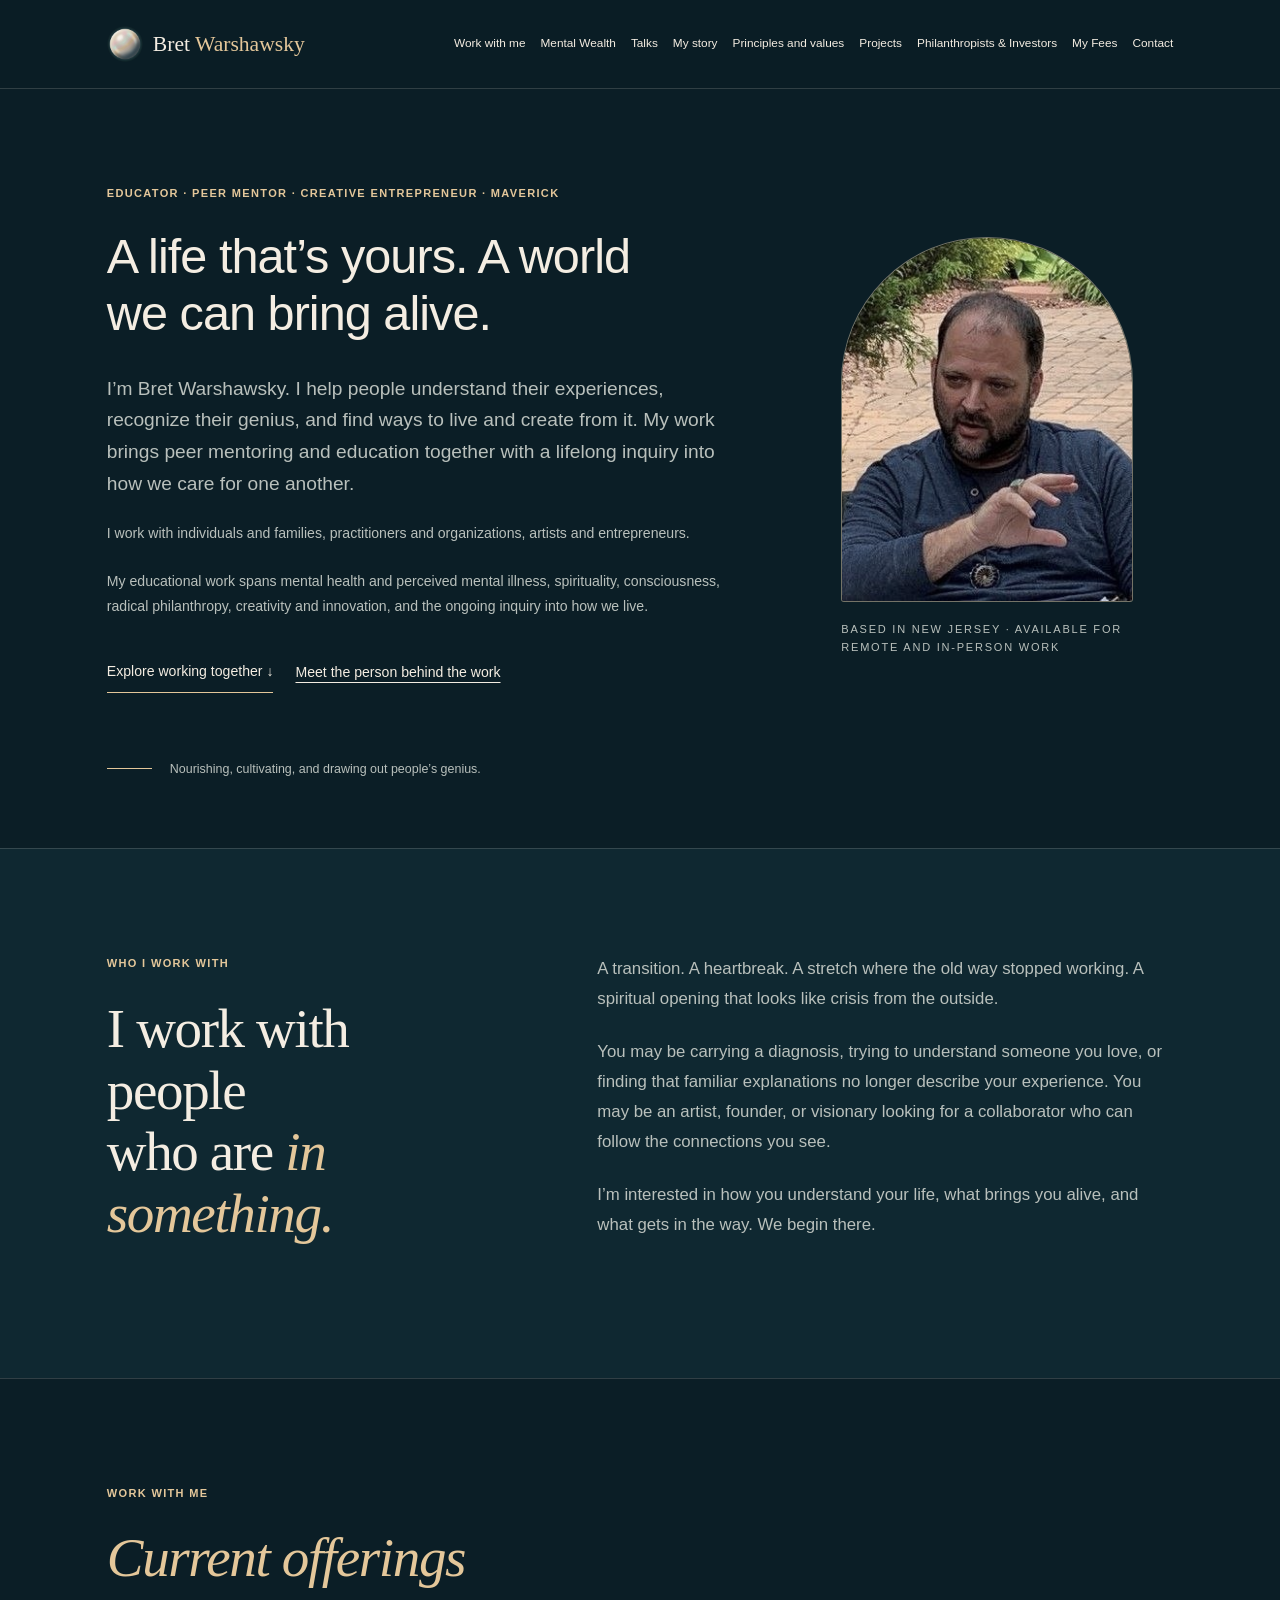
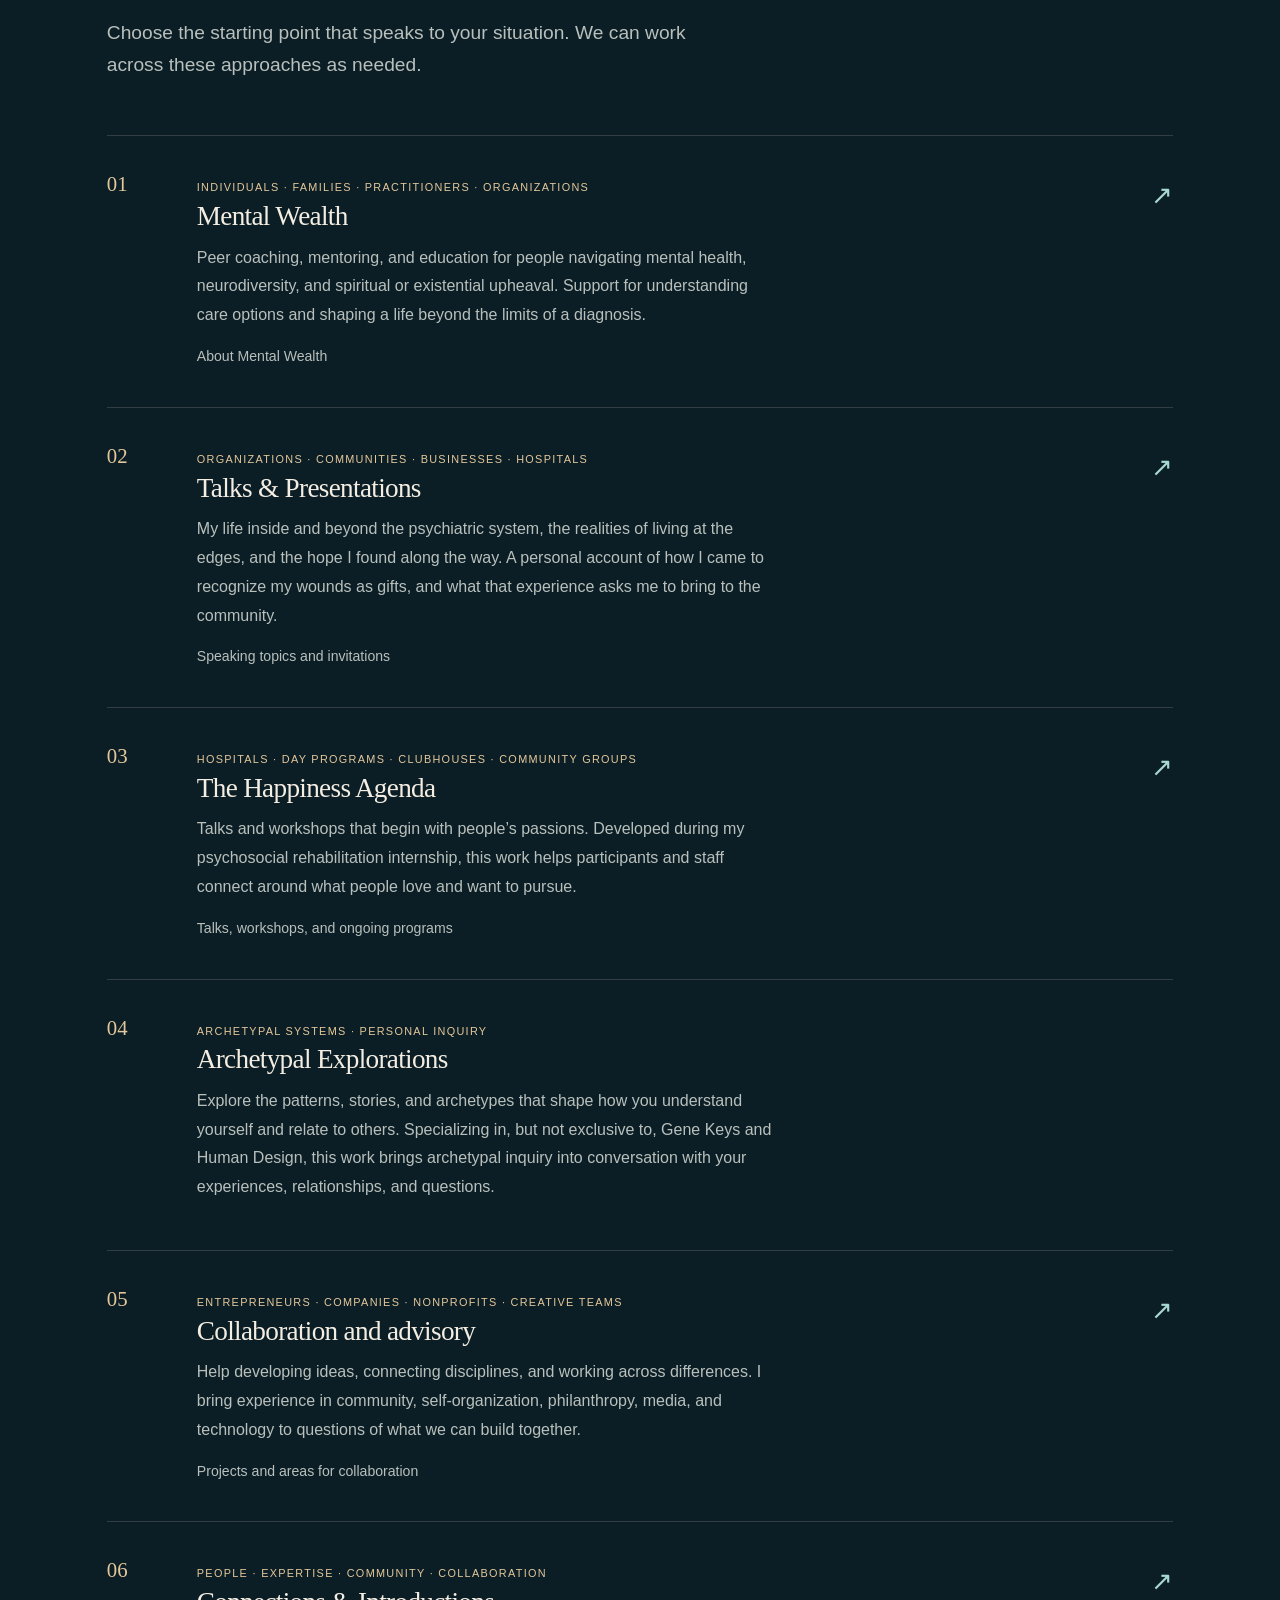
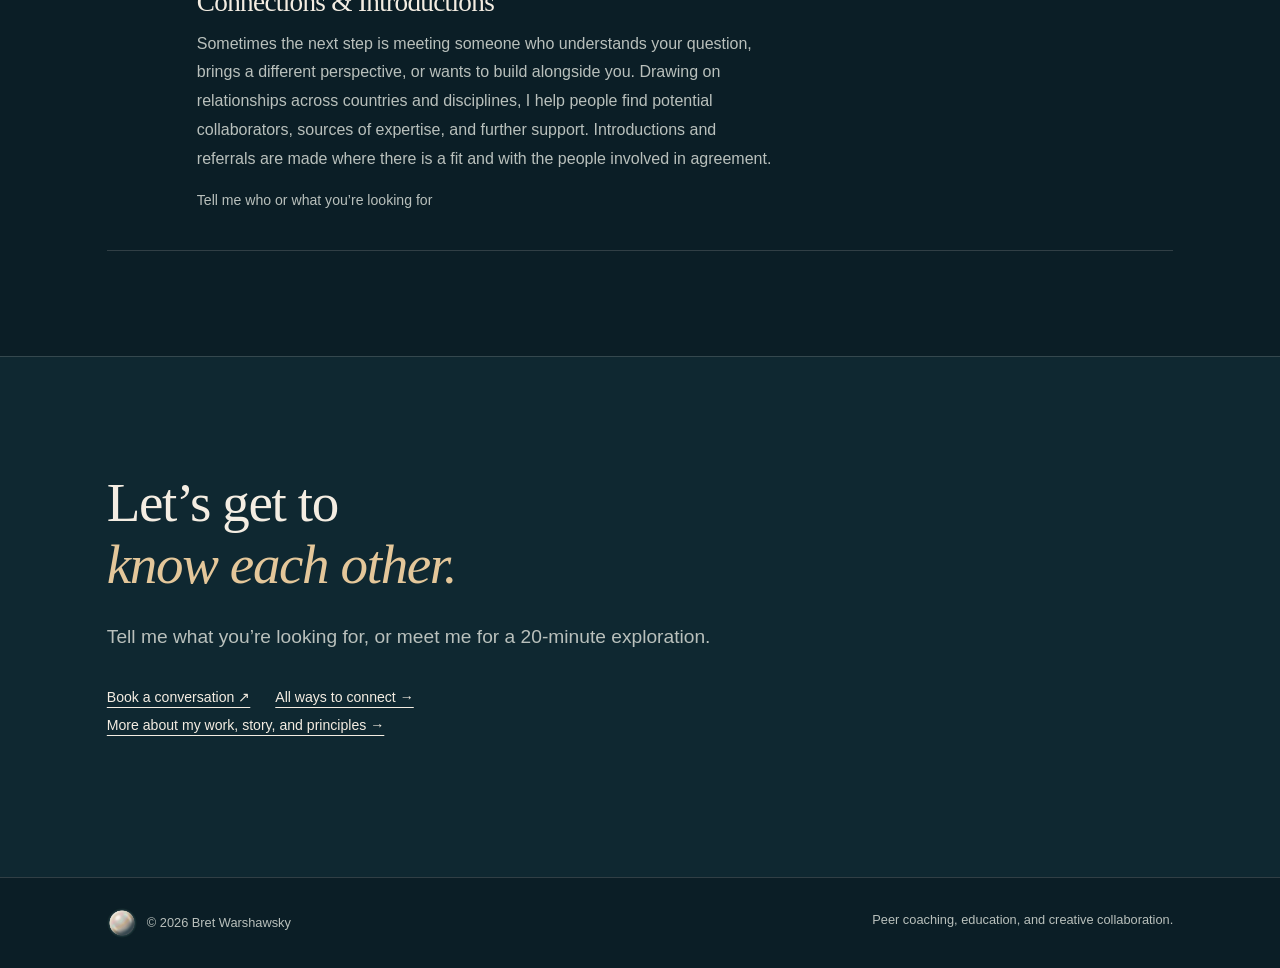
==== clone/index.html @ dd6e0aa4 "Create isolated design clone at clone/index.html" ====
<!doctype html>
<html lang="en"><head><meta charset="utf-8"><meta name="viewport" content="width=device-width,initial-scale=1"><link rel="canonical" href="https://bretw.info/"><meta name="theme-color" content="#0B1E26"><link rel="icon" type="image/svg+xml" href="/new/pearl-mark.svg"><meta name="description" content="Bret Warshawsky ,  peer coaching, mentoring, education and creative collaboration. Mental Wealth, talks and presentations, and archetypal explorations."><title>Bret Warshawsky · Educator, Peer Mentor & Creative Entrepreneur</title><style>
:root{--bg:#0B1E26;--panel:#0F2831;--cream:#F4EDE2;--muted:#B9C0BC;--rose:#E8B7C0;--aqua:#A9D8D2;--gold:#E4C79A;--line:rgba(244,237,226,.16)}*{box-sizing:border-box}html{scroll-behavior:smooth;scroll-padding-top:100px}body{margin:0;background:var(--bg);color:var(--cream);font:400 17px/1.75 Verdana,Geneva,sans-serif}::selection{background:var(--aqua);color:var(--bg)}a{color:inherit;text-underline-offset:5px}a:hover{color:var(--aqua)}button{font:inherit}a:focus-visible,button:focus-visible,summary:focus-visible{outline:2px solid var(--aqua);outline-offset:6px}h1,h2,h3,blockquote{font-family:Georgia,"Times New Roman",serif;font-weight:300;line-height:1.12}h1,h2,h3,p{margin-top:0}h1{font-size:clamp(3.3rem,7vw,6.4rem);letter-spacing:-.045em;margin-bottom:30px}h2{font-size:clamp(2.5rem,4.8vw,4.4rem);letter-spacing:-.035em;margin-bottom:28px}h3{font-size:1.8rem}em{font-weight:300;color:var(--gold)}p{margin-bottom:22px}.wrap{max-width:1220px;margin:auto;padding:0 6%}.eyebrow{font-size:.69rem;font-weight:600;letter-spacing:.23em;text-transform:uppercase;color:var(--gold);margin-bottom:24px}.lead{font-size:clamp(1.1rem,1.65vw,1.33rem);color:var(--muted);line-height:1.65;max-width:58ch}.small{font-size:.88rem;color:var(--muted)}header{position:sticky;top:0;z-index:20;background:rgba(11,30,38,.96);border-bottom:1px solid var(--line)}.bar{display:flex;align-items:center;justify-content:space-between;min-height:88px;gap:20px}.brand{font:400 1.35rem Georgia,"Times New Roman",serif;text-decoration:none}.brand span{color:var(--gold)}nav{display:flex;gap:25px;align-items:center}nav a{text-decoration:none;font-size:.78rem}nav a:last-child{border:1px solid var(--line);border-radius:40px;padding:9px 18px}.toggle{display:none;color:var(--cream);background:none;border:1px solid var(--line);border-radius:30px;padding:7px 16px}.skip{position:absolute;top:-100px}.skip:focus{top:10px;background:var(--bg);padding:12px;z-index:50}.hero{padding:95px 0 68px;position:relative;overflow:hidden}.hero-grid{display:grid;grid-template-columns:1.25fr .75fr;gap:7%;align-items:center}.portrait{position:relative;padding:20px 0 50px}.portrait img{width:100%;height:450px;object-fit:cover;object-position:center;border-radius:180px 180px 3px 3px;filter:saturate(.7)}.portrait:before{content:'';position:absolute;inset:0 -18px 70px 18px;border:1px solid rgba(228,199,154,.4);border-radius:190px 190px 3px 3px;z-index:-1}.portrait figcaption{font-size:.69rem;letter-spacing:.16em;text-transform:uppercase;margin-top:16px;color:var(--muted)}.actions{display:flex;gap:25px;align-items:center;flex-wrap:wrap;margin-top:33px}.button{display:inline-block;background:var(--cream);color:var(--bg);text-decoration:none;border-radius:40px;padding:14px 25px;font-size:.88rem;font-weight:500}.button:hover{background:var(--aqua);color:var(--bg)}.text-link{font-size:.88rem}.hero-note{display:flex;gap:18px;align-items:center;color:var(--muted);font-size:.78rem;margin-top:65px}.hero-note:before{content:'';width:45px;height:1px;background:var(--gold)}section{padding:105px 0;border-top:1px solid var(--line)}.tint{background:var(--panel)}.split{display:grid;grid-template-columns:.8fr 1.2fr;gap:10%}.section-number{color:var(--aqua);font-size:.78rem;letter-spacing:.1em;margin-bottom:25px}.editorial{font-size:1.12rem;color:var(--muted)}.editorial strong{font-weight:500;color:var(--cream)}.offering{padding:36px 0;border-top:1px solid var(--line);display:grid;grid-template-columns:65px 1fr auto;gap:25px;align-items:start;text-decoration:none}.offering:last-child{border-bottom:1px solid var(--line)}.offering .num{color:var(--gold);font:300 1.3rem Georgia,"Times New Roman",serif}.offering h3{margin-bottom:12px}.offering p{color:var(--muted);max-width:65ch;margin-bottom:12px}.offering .arrow{font-size:1.6rem;color:var(--aqua)}.tag{font-size:.68rem;letter-spacing:.15em;text-transform:uppercase;color:var(--gold)}.offer-head{max-width:750px;margin-bottom:55px}.mental-title{font-size:clamp(3.8rem,8vw,7rem)}.rose{color:var(--rose)}.audiences{display:grid;grid-template-columns:repeat(3,1fr);gap:35px;margin-top:55px}.audiences article{border-top:1px solid var(--line);padding-top:24px}.audiences h3{font-size:1.45rem}.audiences p{color:var(--muted);font-size:.95rem}.statement{padding:35px 0 0;margin-top:40px;border-top:1px solid var(--line);max-width:80ch}.statement p{color:var(--muted)}.scope{font-size:.82rem;color:var(--muted);margin-top:30px;max-width:90ch}.steps{margin:40px 0 0;padding:0;list-style:none;counter-reset:step}.steps li{counter-increment:step;padding:20px 0 20px 48px;border-top:1px solid var(--line);position:relative;color:var(--muted)}.steps li:before{content:'0' counter(step);position:absolute;left:0;color:var(--gold);font-size:.8rem}.steps strong{display:block;color:var(--cream);font-weight:500}.domains{display:grid;grid-template-columns:repeat(4,1fr);gap:25px;margin-top:55px}.domains h3{font-size:1.4rem}.domains p{font-size:.95rem;color:var(--muted)}.dot{display:block;width:7px;height:7px;border-radius:50%;background:var(--gold);margin-bottom:23px}.domains article:nth-child(2) .dot{background:var(--rose)}.domains article:nth-child(3) .dot{background:var(--aqua)}.domains article:nth-child(4) .dot{background:var(--cream)}blockquote{font-size:clamp(1.8rem,3.4vw,2.8rem);margin:0 0 25px;max-width:27ch}cite{font:400 .75rem Verdana,Geneva,sans-serif;color:var(--gold);letter-spacing:.12em;text-transform:uppercase}.bio-stats{display:flex;gap:35px;flex-wrap:wrap;margin:35px 0}.bio-stats div{max-width:190px}.bio-stats b{display:block;color:var(--gold);font:300 2rem Georgia,"Times New Roman",serif}.bio-stats span{color:var(--muted);font-size:.8rem}.project{padding:25px 0;border-top:1px solid var(--line);display:grid;grid-template-columns:1fr 1.5fr;gap:35px}.project h3{font-size:1.5rem;margin-bottom:10px}.project p{color:var(--muted);font-size:.96rem}.quote-grid{display:grid;grid-template-columns:1fr 1fr;gap:25px 50px;margin-top:45px}.quote-grid article{border-top:1px solid var(--line);padding:25px 0}.quote-grid blockquote{font-size:1.35rem;max-width:38ch;line-height:1.45}.quote-grid p{font-size:.92rem;color:var(--muted)}details{border-top:1px solid var(--line);padding:22px 0}summary{cursor:pointer;font:300 1.4rem Georgia,"Times New Roman",serif}details p{margin:22px 0;color:var(--muted);max-width:70ch}.contact{text-align:center;padding:115px 0}.contact h2{max-width:19ch;margin:0 auto 25px}.contact .lead{margin:0 auto 30px}.contact-links{display:flex;justify-content:center;gap:25px;flex-wrap:wrap;margin-top:30px}footer{border-top:1px solid var(--line);padding:30px 0}.foot{display:flex;justify-content:space-between;gap:20px;font-size:.8rem;color:var(--muted)}.reading{margin-top:30px;display:flex;gap:25px;flex-wrap:wrap}.reading a{font-size:.88rem}.divider-word{font:300 italic clamp(2rem,5vw,4rem) Georgia,"Times New Roman",serif;color:var(--gold);padding:50px 0;text-align:center;border-top:1px solid var(--line)}
@media(max-width:1000px){nav{gap:15px}nav a{font-size:.72rem}.hero-grid{gap:25px}.portrait img{height:390px}.wrap{padding:0 5%}}@media(max-width:760px){.bar{min-height:74px}.toggle{display:block}nav{display:none;position:absolute;top:74px;left:0;right:0;background:var(--bg);padding:20px 6%;border-bottom:1px solid var(--line);flex-direction:column;align-items:stretch}nav.open{display:flex}nav a{padding:9px;font-size:.9rem}.hero{padding-top:55px}.hero-grid,.split{grid-template-columns:1fr;gap:30px}.portrait{max-width:340px;margin:20px auto 0}.portrait img{height:350px}.hero-note{margin-top:25px}.audiences{grid-template-columns:1fr;gap:12px}.domains,.quote-grid{grid-template-columns:1fr 1fr}.project{grid-template-columns:1fr;gap:0}.offering{grid-template-columns:30px 1fr auto;gap:12px}section{padding:70px 0}.foot{flex-direction:column}.contact{padding:75px 0}.bio-stats{gap:20px}}@media(max-width:440px){.domains,.quote-grid{grid-template-columns:1fr}h1{font-size:3.35rem}.hero .actions{align-items:flex-start;flex-direction:column;gap:15px}}@media(prefers-reduced-motion:reduce){html{scroll-behavior:auto}}
/* Familiar web typography: sturdy serif headings, plainspoken screen text. */
body{font-size:16px;line-height:1.8}
h1,h2,h3{font-weight:400;letter-spacing:-.025em}
h1{font-size:clamp(3rem,6vw,5.3rem);line-height:1.1}
h2{font-size:clamp(2.3rem,4.3vw,3.8rem)}
h3{font-size:1.7rem}
em{font-weight:400}
blockquote,.divider-word{font-family:"Times New Roman",Times,serif;font-weight:400}
.eyebrow,.tag{letter-spacing:.12em}
.lead{font-size:clamp(1.05rem,1.5vw,1.2rem)}
.editorial{font-size:1.05rem}
@media(max-width:440px){h1{font-size:2.85rem}}
/* Opening headline: direct, familiar, without display-serif styling. */
.hero h1{font-family:Arial,Helvetica,sans-serif;font-size:clamp(2rem,3.8vw,3.25rem);font-weight:400;font-style:normal;line-height:1.18;letter-spacing:-.02em;max-width:20ch;text-wrap:pretty}
/* Keep the entire opening headline typographically uniform. */
.hero h1,.hero h1 *{font-family:Arial,Helvetica,sans-serif!important;font-style:normal!important;font-weight:400!important;font-variant:normal!important;font-feature-settings:normal!important;font-variant-ligatures:none!important;color:var(--cream)!important}
.featured-quotes{grid-template-columns:1fr;max-width:850px}.featured-quotes blockquote{max-width:none;font-size:clamp(1.2rem,2vw,1.65rem);line-height:1.6}.featured-quotes article{padding:30px 0}.featured-quotes .tag{display:block;margin-bottom:18px}details .quote-grid blockquote{font-size:1.18rem;line-height:1.65}
/* The portrait itself fills the doorway; its caption sits outside the frame. */
.portrait{padding:0;margin-bottom:0;min-width:0}
.portrait::before{content:none;display:none}
.portrait img{display:block;width:100%;height:auto;aspect-ratio:4/5;object-fit:cover;object-position:center;border:1px solid rgba(228,199,154,.5);border-radius:50% 50% 3px 3px / 40% 40% 3px 3px}
.portrait figcaption{margin-top:18px;line-height:1.65}
@media(max-width:760px){.portrait{width:100%;max-width:340px;margin:20px auto 0}.portrait img{height:auto}}
.mental-specialisms{margin-top:55px;max-width:85ch}.mental-specialisms article{border-top:1px solid var(--line);padding:35px 0 15px}.mental-specialisms p{color:var(--muted)}.mental-specialisms .eyebrow{color:var(--gold)}.mental-specialisms h4{font-family:Georgia,"Times New Roman",serif;font-weight:400;font-size:1.35rem;margin:30px 0 15px}
/* Phone-first spacing, readable measure, and unobstructed navigation. */
html{scroll-padding-top:95px}nav a:last-child{border:0;border-radius:0;padding:8px 0}nav{gap:19px}.brand{white-space:nowrap}.hero .actions{gap:22px}.explore-link{padding:7px 0;border-bottom:1px solid var(--gold);text-decoration:none}.button{border-radius:3px}.contact{text-align:left}.contact h2,.contact .lead{margin-left:0;margin-right:0}.contact-methods{display:grid;grid-template-columns:repeat(2,minmax(0,1fr));gap:0 35px;margin:35px 0;max-width:850px}.contact-methods a{display:block;text-decoration:none;border-top:1px solid var(--line);padding:20px 0;min-height:85px;overflow-wrap:anywhere}.contact-methods strong{display:block;font-weight:500}.contact-methods span{display:block;font-size:.85rem;color:var(--muted);margin-top:5px}.contact-form{max-width:760px;margin:40px 0 20px;overflow:hidden}.contact-form iframe{max-width:100%}h1,h2,h3,p,a{overflow-wrap:break-word}.split>*{min-width:0}
@media(max-width:1100px){.toggle{display:block}nav{display:none;position:absolute;top:100%;left:0;right:0;background:var(--bg);padding:12px 6% 20px;border-bottom:1px solid var(--line);flex-direction:column;align-items:stretch;max-height:calc(100dvh - 75px);overflow-y:auto}nav.open{display:flex}nav a,nav a:last-child{padding:12px 0;font-size:.92rem;min-height:44px}.bar{min-height:74px}}
@media(max-width:760px){.wrap{padding:0 22px}.brand{font-size:1.2rem}.bar{gap:12px}.toggle{font-size:.85rem;min-height:42px;border-radius:3px}.hero{padding:38px 0 40px}.hero h1{font-size:clamp(2rem,7.5vw,2.8rem);max-width:23ch;line-height:1.16;margin-bottom:24px}.hero .eyebrow{font-size:.65rem;letter-spacing:.08em;line-height:1.8}.hero-grid{gap:14px}.hero .lead{font-size:1.04rem}.hero .small{font-size:.88rem}.hero .actions{gap:10px;margin-top:22px;align-items:flex-start;flex-direction:column}.hero .actions a{min-height:40px;display:flex;align-items:center}.portrait{max-width:280px;margin:18px auto 0}.hero-note{margin-top:28px;font-size:.8rem;align-items:flex-start;gap:12px}.hero-note:before{flex:0 0 25px;margin-top:12px}section{padding:55px 0}h2{font-size:2.1rem;line-height:1.15}h3{font-size:1.45rem}.mental-title{font-size:3rem}.editorial{font-size:1rem;line-height:1.8}.offering{grid-template-columns:25px minmax(0,1fr) 17px;gap:10px;padding:27px 0}.offering h3{font-size:1.45rem;margin-top:8px}.offering p{font-size:.94rem}.offering .tag{font-size:.62rem;line-height:1.8}.offer-head{margin-bottom:30px}.domains{gap:20px}.bio-stats{display:grid;grid-template-columns:1fr;gap:20px}.bio-stats div{max-width:none}.bio-stats b{font-size:1.6rem}.mental-specialisms article{padding-top:26px}.featured-quotes blockquote{font-size:1.18rem}.quote-grid{gap:15px}.divider-word{font-size:1.7rem;padding:35px 0}.contact-methods{grid-template-columns:1fr;margin-top:25px}.contact-form{margin-top:25px}.contact{padding:55px 0}.contact-methods span{font-size:.88rem}.reading{gap:10px;flex-direction:column}.foot{font-size:.78rem}}
@media(max-width:380px){.wrap{padding:0 18px}.brand{font-size:1.1rem}.hero h1{font-size:2rem}.domains{grid-template-columns:1fr}}
.brand{display:flex;align-items:center;gap:10px}.brand .brand-name{color:var(--cream)}.brand .brand-name span{color:var(--gold)}.pearl-logo{display:block;flex:0 0 36px;border-radius:50%}.footer-signature{display:flex;align-items:center;gap:10px}.footer-signature img{border-radius:50%}.quick-index{display:flex;align-items:baseline;gap:10px 19px;flex-wrap:wrap;border-top:1px solid var(--line);margin-top:30px;padding-top:20px;font-size:.77rem}.quick-index>span{color:var(--muted)}.quick-index a{padding:4px 0}.contact-form iframe{color-scheme:normal}nav{gap:15px}nav a{font-size:.74rem}
@media(max-width:1200px){.toggle{display:block}nav{display:none;position:absolute;top:100%;left:0;right:0;background:var(--bg);padding:12px 6% 20px;border-bottom:1px solid var(--line);flex-direction:column;align-items:stretch;max-height:calc(100dvh - 75px);overflow-y:auto}nav.open{display:flex}nav a,nav a:last-child{padding:12px 0;font-size:.92rem;min-height:44px}.bar{min-height:74px}}
@media(max-width:760px){.brand{gap:7px;font-size:1.1rem}.pearl-logo{width:30px;height:30px;flex-basis:30px}.quick-index{gap:4px 17px;font-size:.8rem}.quick-index>span{width:100%}.quick-index a{min-height:40px;display:flex;align-items:center}}
</style><meta name="robots" content="noindex,follow"><meta name="author" content="Bret Warshawsky"><meta property="og:type" content="website"><meta property="og:url" content="https://bretw.info/"><meta property="og:title" content="Bret Warshawsky | Mental Wealth, Mentoring & Education"><meta property="og:description" content="Peer coaching, mentoring, talks and education with Bret Warshawsky. Explore Mental Wealth, spirituality, creativity, philanthropy and mental-health reformation."><meta property="og:site_name" content="Bret Warshawsky"><meta name="twitter:card" content="summary"><meta name="twitter:title" content="Bret Warshawsky | Mental Wealth, Mentoring & Education"><meta name="twitter:description" content="Peer coaching, mentoring, talks and education. Lived experience, independent inquiry, and creative collaboration."><script type="application/ld+json">{"@context": "https://schema.org", "@graph": [{"@type": "WebSite", "@id": "https://bretw.info/#website", "url": "https://bretw.info/", "name": "Bret Warshawsky", "inLanguage": "en-US"}, {"@type": "Person", "@id": "https://bretw.info/#bret", "name": "Bret Warshawsky", "url": "https://bretw.info/", "jobTitle": "Educator, peer mentor and creative entrepreneur", "description": "Educator, peer mentor, speaker and creative entrepreneur working across mental health, spirituality, philanthropy, creativity and innovation.", "sameAs": ["https://socialeffectsnj.com/bret-warshawsky.html", "https://thesyntonytimes.substack.com/"], "knowsAbout": ["Peer support", "Mental health education", "Spirituality", "Philanthropy", "Creativity", "Innovation"]}]}</script><script>const movedSections=["about", "cards-on-the-table", "catalyze", "fees", "genius", "mental-wealth", "principles", "projects", "talks"];if(movedSections.includes(location.hash.slice(1)))location.replace("/clone/more/"+location.hash);</script></head><body><a class="skip" href="#main">Skip to content</a><header><div class="wrap bar"><a class="brand" href="#main" aria-label="Bret Warshawsky, back to top"><img class="pearl-logo" src="/new/pearl-mark.svg" alt="" width="36" height="36"><span class="brand-name">Bret <span>Warshawsky</span></span></a><button class="toggle" aria-expanded="false" aria-controls="navigation">Menu</button><nav id="navigation" aria-label="Main navigation"><a href="#offerings">Work with me</a><a href="/clone/more/#mental-wealth">Mental Wealth</a><a href="/clone/more/#talks">Talks</a><a href="/clone/more/#about">My story</a><a href="/clone/more/#principles">Principles and values</a><a href="/clone/more/#projects">Projects</a><a href="/clone/more/#catalyze">Philanthropists &amp; Investors</a><a href="/clone/more/#fees">My Fees</a><a href="#connect">Contact</a></nav></div></header>
<main id="main"><div class="hero"><div class="wrap"><div class="hero-grid"><div><p class="eyebrow">Educator · Peer mentor · Creative entrepreneur · Maverick</p><h1>A life that’s yours. A world we can bring alive.</h1><p class="lead">I’m Bret Warshawsky. I help people understand their experiences, recognize their genius, and find ways to live and create from it. My work brings peer mentoring and education together with a lifelong inquiry into how we care for one another.</p><p class="small">I work with individuals and families, practitioners and organizations, artists and entrepreneurs.</p><p class="small">My educational work spans mental health and perceived mental illness, spirituality, consciousness, radical philanthropy, creativity and innovation, and the ongoing inquiry into how we live.</p><div class="actions"><a class="text-link explore-link" href="#offerings">Explore working together ↓</a><a class="text-link" href="/clone/more/#about">Meet the person behind the work</a></div></div><figure class="portrait"><img src="[data-uri]" alt="Bret Warshawsky" width="440" height="450"><figcaption>Based in New Jersey · Available for remote and in-person work</figcaption></figure></div><div class="hero-note">Nourishing, cultivating, and drawing out people’s genius.</div></div></div>
<section class="tint"><div class="wrap split"><div><p class="eyebrow">Who I work with</p><h2>I work with people<br>who are <em>in something.</em></h2></div><div class="editorial"><p>A transition. A heartbreak. A stretch where the old way stopped working. A spiritual opening that looks like crisis from the outside.</p><p>You may be carrying a diagnosis, trying to understand someone you love, or finding that familiar explanations no longer describe your experience. You may be an artist, founder, or visionary looking for a collaborator who can follow the connections you see.</p><p>I’m interested in how you understand your life, what brings you alive, and what gets in the way. We begin there.</p></div></div></section>
<section id="offerings"><div class="wrap"><div class="offer-head"><p class="eyebrow">Work with me</p><h2><em>Current offerings</em></h2><p class="lead">Choose the starting point that speaks to your situation. We can work across these approaches as needed.</p></div>
<a class="offering" href="/clone/more/#mental-wealth"><span class="num">01</span><div><span class="tag">Individuals · Families · Practitioners · Organizations</span><h3>Mental Wealth</h3><p>Peer coaching, mentoring, and education for people navigating mental health, neurodiversity, and spiritual or existential upheaval. Support for understanding care options and shaping a life beyond the limits of a diagnosis.</p><span class="small">About Mental Wealth</span></div><span class="arrow">↗</span></a>
<a class="offering" href="/clone/more/#talks"><span class="num">02</span><div><span class="tag">Organizations · Communities · Businesses · Hospitals</span><h3>Talks & Presentations</h3><p>My life inside and beyond the psychiatric system, the realities of living at the edges, and the hope I found along the way. A personal account of how I came to recognize my wounds as gifts, and what that experience asks me to bring to the community.</p><span class="small">Speaking topics and invitations</span></div><span class="arrow">↗</span></a>
<a class="offering" href="/happinessagenda/"><span class="num">03</span><div><span class="tag">Hospitals · Day programs · Clubhouses · Community groups</span><h3>The Happiness Agenda</h3><p>Talks and workshops that begin with people’s passions. Developed during my psychosocial rehabilitation internship, this work helps participants and staff connect around what people love and want to pursue.</p><span class="small">Talks, workshops, and ongoing programs</span></div><span class="arrow">↗</span></a>
<div class="offering"><span class="num">04</span><div><span class="tag">Archetypal systems · Personal inquiry</span><h3>Archetypal Explorations</h3><p>Explore the patterns, stories, and archetypes that shape how you understand yourself and relate to others. Specializing in, but not exclusive to, Gene Keys and Human Design, this work brings archetypal inquiry into conversation with your experiences, relationships, and questions.</p></div></div>
<a class="offering" href="/clone/more/#projects"><span class="num">05</span><div><span class="tag">Entrepreneurs · Companies · Nonprofits · Creative teams</span><h3>Collaboration and advisory</h3><p>Help developing ideas, connecting disciplines, and working across differences. I bring experience in community, self-organization, philanthropy, media, and technology to questions of what we can build together.</p><span class="small">Projects and areas for collaboration</span></div><span class="arrow">↗</span></a>
<a class="offering" href="#connect"><span class="num">06</span><div><span class="tag">People · Expertise · Community · Collaboration</span><h3>Connections & Introductions</h3><p>Sometimes the next step is meeting someone who understands your question, brings a different perspective, or wants to build alongside you. Drawing on relationships across countries and disciplines, I help people find potential collaborators, sources of expertise, and further support. Introductions and referrals are made where there is a fit and with the people involved in agreement.</p><span class="small">Tell me who or what you’re looking for</span></div><span class="arrow">↗</span></a></div></section>
<section id="connect" class="contact tint"><div class="wrap"><h2>Let’s get to<br><em>know each other.</em></h2><p class="lead">Tell me what you’re looking for, or meet me for a 20-minute exploration.</p><div class="actions"><a class="text-link" href="https://calendly.com/bret-bretwarshawsky/20-minute-exploratory-call">Book a conversation ↗</a><a class="text-link" href="/clone/more/#connect">All ways to connect →</a></div><p><a class="text-link" href="/clone/more/">More about my work, story, and principles →</a></p></div></section></main><footer><div class="wrap foot"><span class="footer-signature"><img src="/new/pearl-mark.svg" alt="" width="30" height="30">© 2026 Bret Warshawsky</span><span>Peer coaching, education, and creative collaboration.</span></div></footer><script>const toggle=document.querySelector('.toggle'),nav=document.querySelector('#navigation');function closeMenu(){nav.classList.remove('open');toggle.setAttribute('aria-expanded','false')}toggle.addEventListener('click',()=>{const open=nav.classList.toggle('open');toggle.setAttribute('aria-expanded',String(open))});nav.querySelectorAll('a').forEach(a=>a.addEventListener('click',closeMenu));document.addEventListener('keydown',e=>{if(e.key==='Escape'){closeMenu();toggle.focus()}});</script><script async src="https://tally.so/widgets/embed.js"></script></body></html>
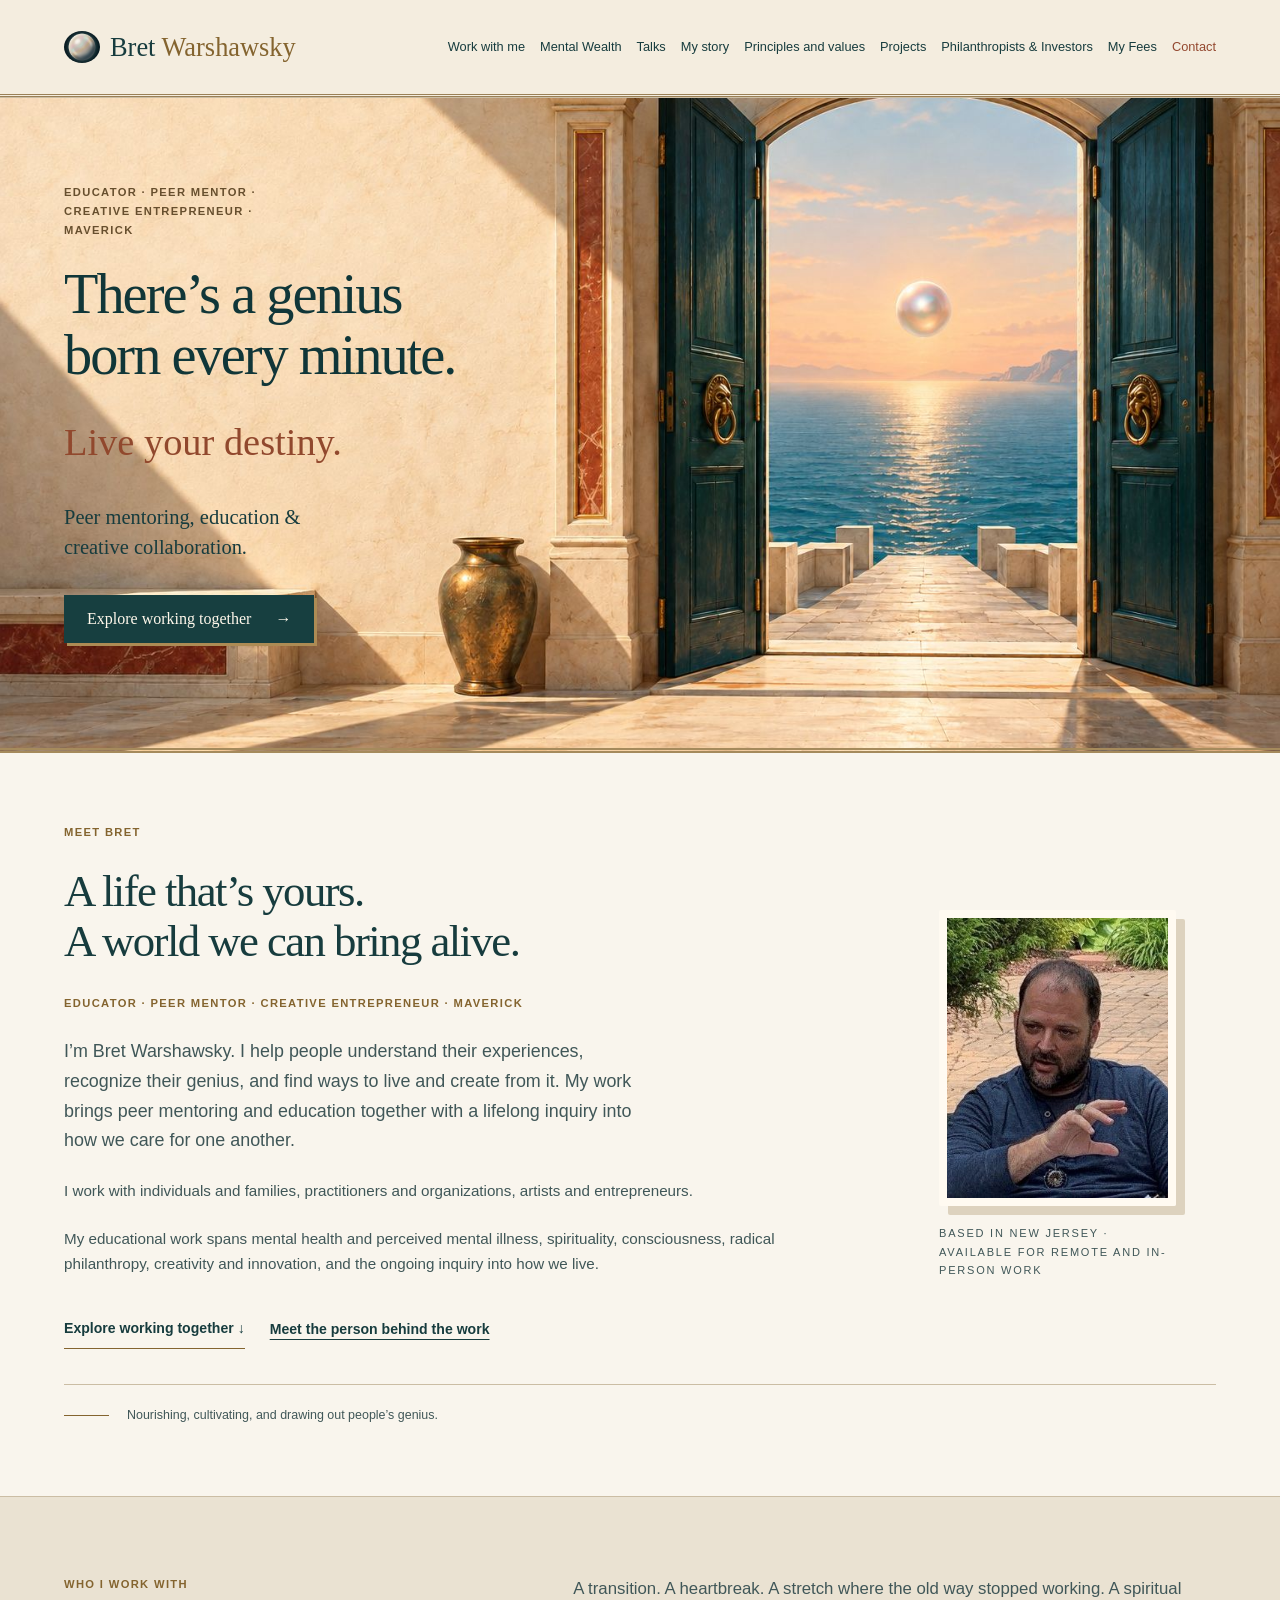
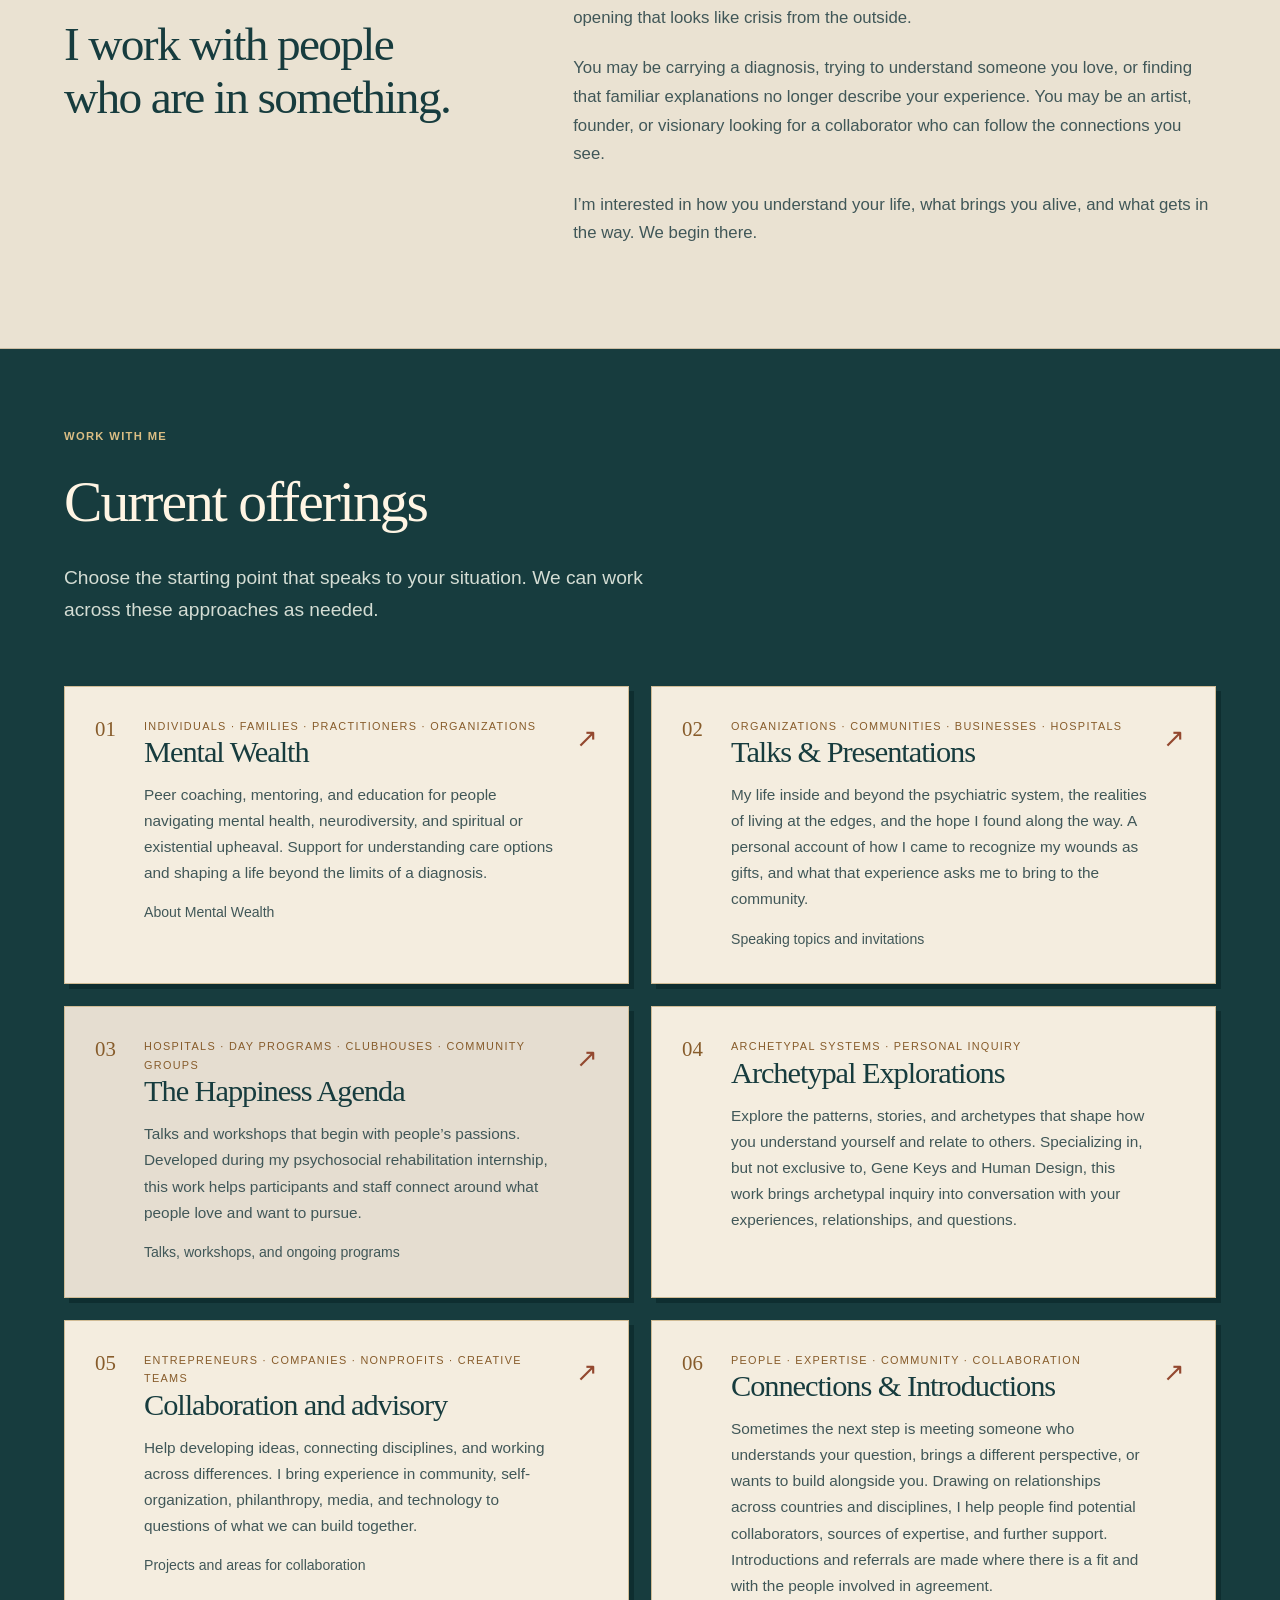
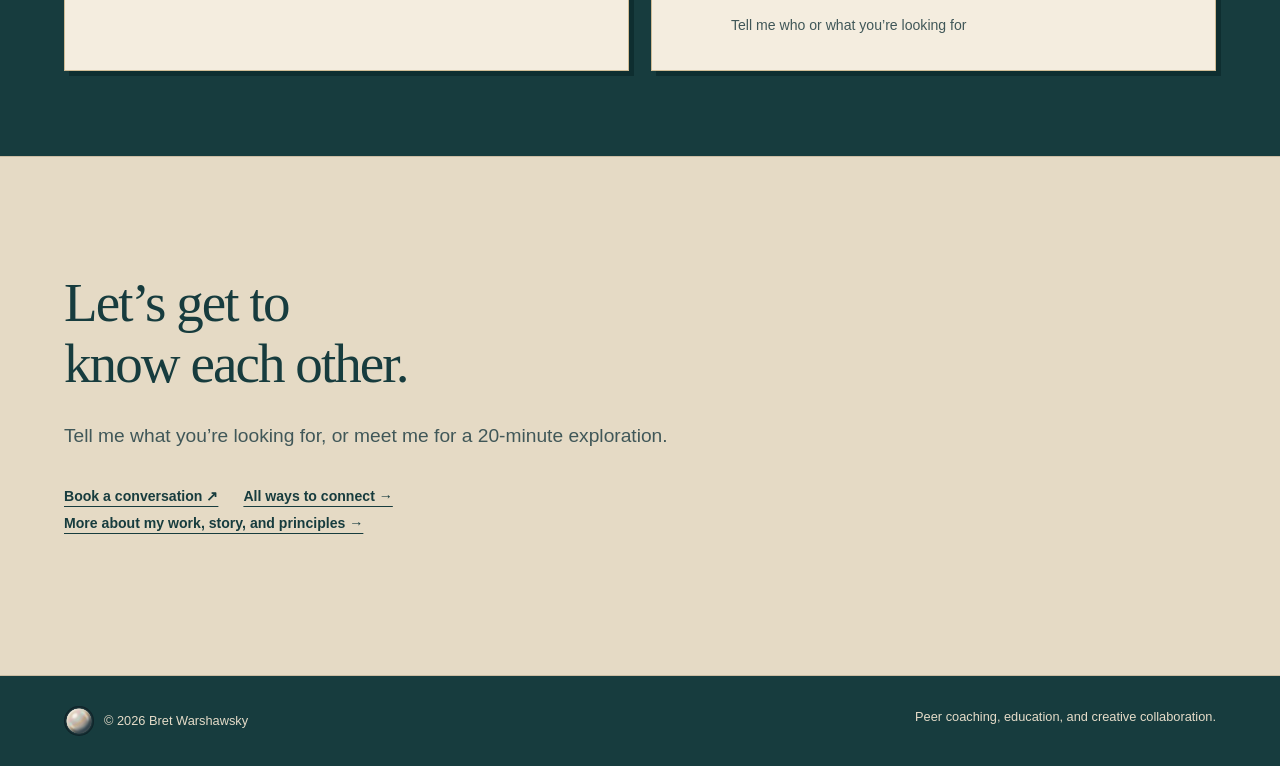
==== commit b88a4447: "Apply open-door editorial design to clone" ====
--- a/clone/index.html
+++ b/clone/index.html
@@ -34,10 +34,10 @@
 .brand{display:flex;align-items:center;gap:10px}.brand .brand-name{color:var(--cream)}.brand .brand-name span{color:var(--gold)}.pearl-logo{display:block;flex:0 0 36px;border-radius:50%}.footer-signature{display:flex;align-items:center;gap:10px}.footer-signature img{border-radius:50%}.quick-index{display:flex;align-items:baseline;gap:10px 19px;flex-wrap:wrap;border-top:1px solid var(--line);margin-top:30px;padding-top:20px;font-size:.77rem}.quick-index>span{color:var(--muted)}.quick-index a{padding:4px 0}.contact-form iframe{color-scheme:normal}nav{gap:15px}nav a{font-size:.74rem}
 @media(max-width:1200px){.toggle{display:block}nav{display:none;position:absolute;top:100%;left:0;right:0;background:var(--bg);padding:12px 6% 20px;border-bottom:1px solid var(--line);flex-direction:column;align-items:stretch;max-height:calc(100dvh - 75px);overflow-y:auto}nav.open{display:flex}nav a,nav a:last-child{padding:12px 0;font-size:.92rem;min-height:44px}.bar{min-height:74px}}
 @media(max-width:760px){.brand{gap:7px;font-size:1.1rem}.pearl-logo{width:30px;height:30px;flex-basis:30px}.quick-index{gap:4px 17px;font-size:.8rem}.quick-index>span{width:100%}.quick-index a{min-height:40px;display:flex;align-items:center}}
-</style><meta name="robots" content="noindex,follow"><meta name="author" content="Bret Warshawsky"><meta property="og:type" content="website"><meta property="og:url" content="https://bretw.info/"><meta property="og:title" content="Bret Warshawsky | Mental Wealth, Mentoring & Education"><meta property="og:description" content="Peer coaching, mentoring, talks and education with Bret Warshawsky. Explore Mental Wealth, spirituality, creativity, philanthropy and mental-health reformation."><meta property="og:site_name" content="Bret Warshawsky"><meta name="twitter:card" content="summary"><meta name="twitter:title" content="Bret Warshawsky | Mental Wealth, Mentoring & Education"><meta name="twitter:description" content="Peer coaching, mentoring, talks and education. Lived experience, independent inquiry, and creative collaboration."><script type="application/ld+json">{"@context": "https://schema.org", "@graph": [{"@type": "WebSite", "@id": "https://bretw.info/#website", "url": "https://bretw.info/", "name": "Bret Warshawsky", "inLanguage": "en-US"}, {"@type": "Person", "@id": "https://bretw.info/#bret", "name": "Bret Warshawsky", "url": "https://bretw.info/", "jobTitle": "Educator, peer mentor and creative entrepreneur", "description": "Educator, peer mentor, speaker and creative entrepreneur working across mental health, spirituality, philanthropy, creativity and innovation.", "sameAs": ["https://socialeffectsnj.com/bret-warshawsky.html", "https://thesyntonytimes.substack.com/"], "knowsAbout": ["Peer support", "Mental health education", "Spirituality", "Philanthropy", "Creativity", "Innovation"]}]}</script><script>const movedSections=["about", "cards-on-the-table", "catalyze", "fees", "genius", "mental-wealth", "principles", "projects", "talks"];if(movedSections.includes(location.hash.slice(1)))location.replace("/clone/more/"+location.hash);</script></head><body><a class="skip" href="#main">Skip to content</a><header><div class="wrap bar"><a class="brand" href="#main" aria-label="Bret Warshawsky, back to top"><img class="pearl-logo" src="/new/pearl-mark.svg" alt="" width="36" height="36"><span class="brand-name">Bret <span>Warshawsky</span></span></a><button class="toggle" aria-expanded="false" aria-controls="navigation">Menu</button><nav id="navigation" aria-label="Main navigation"><a href="#offerings">Work with me</a><a href="/clone/more/#mental-wealth">Mental Wealth</a><a href="/clone/more/#talks">Talks</a><a href="/clone/more/#about">My story</a><a href="/clone/more/#principles">Principles and values</a><a href="/clone/more/#projects">Projects</a><a href="/clone/more/#catalyze">Philanthropists &amp; Investors</a><a href="/clone/more/#fees">My Fees</a><a href="#connect">Contact</a></nav></div></header>
-<main id="main"><div class="hero"><div class="wrap"><div class="hero-grid"><div><p class="eyebrow">Educator · Peer mentor · Creative entrepreneur · Maverick</p><h1>A life that’s yours. A world we can bring alive.</h1><p class="lead">I’m Bret Warshawsky. I help people understand their experiences, recognize their genius, and find ways to live and create from it. My work brings peer mentoring and education together with a lifelong inquiry into how we care for one another.</p><p class="small">I work with individuals and families, practitioners and organizations, artists and entrepreneurs.</p><p class="small">My educational work spans mental health and perceived mental illness, spirituality, consciousness, radical philanthropy, creativity and innovation, and the ongoing inquiry into how we live.</p><div class="actions"><a class="text-link explore-link" href="#offerings">Explore working together ↓</a><a class="text-link" href="/clone/more/#about">Meet the person behind the work</a></div></div><figure class="portrait"><img src="[data-uri]" alt="Bret Warshawsky" width="440" height="450"><figcaption>Based in New Jersey · Available for remote and in-person work</figcaption></figure></div><div class="hero-note">Nourishing, cultivating, and drawing out people’s genius.</div></div></div>
+</style><meta name="robots" content="noindex,follow"><meta name="author" content="Bret Warshawsky"><meta property="og:type" content="website"><meta property="og:url" content="https://bretw.info/"><meta property="og:title" content="Bret Warshawsky | Mental Wealth, Mentoring & Education"><meta property="og:description" content="Peer coaching, mentoring, talks and education with Bret Warshawsky. Explore Mental Wealth, spirituality, creativity, philanthropy and mental-health reformation."><meta property="og:site_name" content="Bret Warshawsky"><meta name="twitter:card" content="summary"><meta name="twitter:title" content="Bret Warshawsky | Mental Wealth, Mentoring & Education"><meta name="twitter:description" content="Peer coaching, mentoring, talks and education. Lived experience, independent inquiry, and creative collaboration."><script type="application/ld+json">{"@context": "https://schema.org", "@graph": [{"@type": "WebSite", "@id": "https://bretw.info/#website", "url": "https://bretw.info/", "name": "Bret Warshawsky", "inLanguage": "en-US"}, {"@type": "Person", "@id": "https://bretw.info/#bret", "name": "Bret Warshawsky", "url": "https://bretw.info/", "jobTitle": "Educator, peer mentor and creative entrepreneur", "description": "Educator, peer mentor, speaker and creative entrepreneur working across mental health, spirituality, philanthropy, creativity and innovation.", "sameAs": ["https://socialeffectsnj.com/bret-warshawsky.html", "https://thesyntonytimes.substack.com/"], "knowsAbout": ["Peer support", "Mental health education", "Spirituality", "Philanthropy", "Creativity", "Innovation"]}]}</script><script>const movedSections=["about", "cards-on-the-table", "catalyze", "fees", "genius", "mental-wealth", "principles", "projects", "talks"];if(movedSections.includes(location.hash.slice(1)))location.replace("/clone/more/"+location.hash);</script><link rel="stylesheet" href="/clone/design.css?v=1"></head><body><a class="skip" href="#main">Skip to content</a><header><div class="wrap bar"><a class="brand" href="#main" aria-label="Bret Warshawsky, back to top"><img class="pearl-logo" src="/new/pearl-mark.svg" alt="" width="36" height="36"><span class="brand-name">Bret <span>Warshawsky</span></span></a><button class="toggle" aria-expanded="false" aria-controls="navigation">Menu</button><nav id="navigation" aria-label="Main navigation"><a href="#offerings">Work with me</a><a href="/clone/more/#mental-wealth">Mental Wealth</a><a href="/clone/more/#talks">Talks</a><a href="/clone/more/#about">My story</a><a href="/clone/more/#principles">Principles and values</a><a href="/clone/more/#projects">Projects</a><a href="/clone/more/#catalyze">Philanthropists &amp; Investors</a><a href="/clone/more/#fees">My Fees</a><a href="#connect">Contact</a></nav></div></header>
+<main id="main"><section class="door-hero" aria-labelledby="door-headline"><div class="wrap door-layout"><div class="door-copy"><p class="eyebrow">Educator · Peer mentor · Creative entrepreneur · Maverick</p><h1 id="door-headline">There’s a genius<br>born every minute.</h1><p class="destiny">Live your destiny.</p><p class="door-description">Peer mentoring, education &amp; creative collaboration.</p><a class="door-button" href="#offerings">Explore working together <span aria-hidden="true">→</span></a></div><div class="door-art" role="img" aria-label="Open teal doors leading to the sea, with a pearl floating over the horizon"></div></div></section><div class="introduction"><div class="wrap"><div class="hero-grid"><div><p class="eyebrow">Meet Bret</p><h2>A life that’s yours.<br>A world we can bring alive.</h2><p class="eyebrow">Educator · Peer mentor · Creative entrepreneur · Maverick</p><p class="lead">I’m Bret Warshawsky. I help people understand their experiences, recognize their genius, and find ways to live and create from it. My work brings peer mentoring and education together with a lifelong inquiry into how we care for one another.</p><p class="small">I work with individuals and families, practitioners and organizations, artists and entrepreneurs.</p><p class="small">My educational work spans mental health and perceived mental illness, spirituality, consciousness, radical philanthropy, creativity and innovation, and the ongoing inquiry into how we live.</p><div class="actions"><a class="text-link explore-link" href="#offerings">Explore working together ↓</a><a class="text-link" href="/clone/more/#about">Meet the person behind the work</a></div></div><figure class="portrait"><img src="[data-uri]" alt="Bret Warshawsky" width="440" height="450"><figcaption>Based in New Jersey · Available for remote and in-person work</figcaption></figure></div><div class="hero-note">Nourishing, cultivating, and drawing out people’s genius.</div></div></div>
 <section class="tint"><div class="wrap split"><div><p class="eyebrow">Who I work with</p><h2>I work with people<br>who are <em>in something.</em></h2></div><div class="editorial"><p>A transition. A heartbreak. A stretch where the old way stopped working. A spiritual opening that looks like crisis from the outside.</p><p>You may be carrying a diagnosis, trying to understand someone you love, or finding that familiar explanations no longer describe your experience. You may be an artist, founder, or visionary looking for a collaborator who can follow the connections you see.</p><p>I’m interested in how you understand your life, what brings you alive, and what gets in the way. We begin there.</p></div></div></section>
-<section id="offerings"><div class="wrap"><div class="offer-head"><p class="eyebrow">Work with me</p><h2><em>Current offerings</em></h2><p class="lead">Choose the starting point that speaks to your situation. We can work across these approaches as needed.</p></div>
+<section id="offerings" class="offering-gallery"><div class="wrap"><div class="offer-head"><p class="eyebrow">Work with me</p><h2><em>Current offerings</em></h2><p class="lead">Choose the starting point that speaks to your situation. We can work across these approaches as needed.</p></div>
 <a class="offering" href="/clone/more/#mental-wealth"><span class="num">01</span><div><span class="tag">Individuals · Families · Practitioners · Organizations</span><h3>Mental Wealth</h3><p>Peer coaching, mentoring, and education for people navigating mental health, neurodiversity, and spiritual or existential upheaval. Support for understanding care options and shaping a life beyond the limits of a diagnosis.</p><span class="small">About Mental Wealth</span></div><span class="arrow">↗</span></a>
 <a class="offering" href="/clone/more/#talks"><span class="num">02</span><div><span class="tag">Organizations · Communities · Businesses · Hospitals</span><h3>Talks & Presentations</h3><p>My life inside and beyond the psychiatric system, the realities of living at the edges, and the hope I found along the way. A personal account of how I came to recognize my wounds as gifts, and what that experience asks me to bring to the community.</p><span class="small">Speaking topics and invitations</span></div><span class="arrow">↗</span></a>
 <a class="offering" href="/happinessagenda/"><span class="num">03</span><div><span class="tag">Hospitals · Day programs · Clubhouses · Community groups</span><h3>The Happiness Agenda</h3><p>Talks and workshops that begin with people’s passions. Developed during my psychosocial rehabilitation internship, this work helps participants and staff connect around what people love and want to pursue.</p><span class="small">Talks, workshops, and ongoing programs</span></div><span class="arrow">↗</span></a>
--- a/clone/design.css
+++ b/clone/design.css
@@ -0,0 +1,6 @@
+/* The open-door edition. An independent editorial home for Bret's work. */
+:root{--bg:#f4eddf;--panel:#eae2d2;--cream:#173c3e;--muted:#405758;--rose:#93482f;--aqua:#376969;--gold:#84642f;--line:#cbbda4}
+body{background:var(--bg);color:var(--cream);font-family:Arial,Helvetica,sans-serif;font-size:17px;line-height:1.7}h1,h2,h3{font-family:Georgia,'Times New Roman',serif;letter-spacing:-.035em;font-weight:400}em{font-style:normal;color:inherit}a:hover{color:#99472e}header{background:#f4eddf;border-bottom:3px double #9a8056;position:relative}.bar{min-height:94px}.brand{font-size:1.65rem}.brand span{color:#173c3e}.brand .pearl-logo{width:32px;height:32px}.toggle{border:1px solid #9d8967;color:#173c3e;border-radius:0;background:transparent}nav{background:#f4eddf!important}nav a{font-size:.8rem}nav a:last-child{color:#93482f}.eyebrow{color:#84642f;font-size:.7rem;letter-spacing:.12em;line-height:1.7}.wrap{max-width:1320px;padding-left:5%;padding-right:5%}section{padding:78px 0}.tint{background:#eae2d2}.lead,.editorial,.small{color:var(--muted)}.editorial strong{color:#173c3e;font-weight:700}.text-link{font-weight:600;color:#173c3e}.door-hero{position:relative;isolation:isolate;min-height:650px;padding:0;border-bottom:5px double #a58a5c;background:#e8d5b5 url('/clone/doorway.svg') center/cover no-repeat}.door-layout{min-height:650px;display:grid;grid-template-columns:1fr 1fr;align-items:center}.door-copy{position:relative;z-index:1;padding:60px 0 80px;max-width:580px}.door-copy .eyebrow{max-width:40ch;color:#674f2e}.door-copy h1{font-family:Georgia,'Times New Roman',serif!important;font-size:clamp(2.7rem,4.4vw,4.4rem);line-height:1.08;color:#103638;max-width:16ch;margin-bottom:24px}.destiny{font-family:Georgia,'Times New Roman',serif;font-size:clamp(1.9rem,3vw,2.7rem);color:#91482d;margin-bottom:28px}.door-description{max-width:29ch;font-family:Georgia,serif;font-size:1.28rem;line-height:1.45;color:#173c3e}.door-button{display:inline-flex;gap:24px;align-items:center;background:#173f40;color:#fff8eb;text-decoration:none;padding:14px 22px;border:1px solid #173f40;font:1rem Georgia,serif;margin-top:10px;box-shadow:3px 3px 0 #ad8b54}.door-button:hover{background:#93482f;color:white}.introduction{padding:70px 0;background:#f9f5ed}.introduction .hero-grid{grid-template-columns:1.5fr .65fr;gap:9%}.introduction .portrait{max-width:300px}.introduction .portrait img{border-radius:2px;border:8px solid #fffaf0;box-shadow:9px 9px 0 #ded2bc;aspect-ratio:4/5;filter:saturate(.9)}.introduction h2{font-size:2.8rem}.introduction .hero-note{border-top:1px solid #cbbda4;padding-top:20px;margin-top:35px}.introduction .lead{font-size:1.12rem}.introduction .small{font-size:.95rem}.split{gap:7%;grid-template-columns:.8fr 1.2fr}.split>div:first-child h2{font-size:clamp(2rem,3.7vw,3.3rem)}.offering-gallery{background:#173c3e;color:#fff5e4;padding-bottom:85px}.offering-gallery .wrap{display:grid;grid-template-columns:repeat(2,minmax(0,1fr));gap:22px}.offer-head{grid-column:1/-1;margin-bottom:16px;max-width:780px}.offer-head h2{font-size:3.6rem}.offer-head .eyebrow{color:#dbbe84}.offer-head .lead{color:#d4ddd4}.offering{display:grid;grid-template-columns:34px minmax(0,1fr) 22px;gap:15px;padding:30px;background:#f4eddf;color:#173c3e;border:1px solid #d0bc96!important;box-shadow:5px 5px 0 #0e2e30;transition:transform .15s}.offering:hover{transform:translateY(-3px);color:#173c3e}.offering p{color:#405758;font-size:.96rem}.offering h3{font-size:1.9rem;line-height:1.15}.offering .tag,.offering .num{color:#875c2b}.offering .arrow{color:#93482f}.offering:nth-of-type(3n){background:#e5ddd0}.offering .tag{display:block;line-height:1.7}.more-masthead{background:#173c3e;color:#fff4df;padding:65px 0}.more-masthead h1{font-size:clamp(2.6rem,5vw,4.5rem);max-width:18ch}.more-masthead .lead{color:#d5dfd7}.more-masthead .eyebrow{color:#e2c48f}.quick-index{display:flex;flex-wrap:wrap;gap:0!important;border:1px solid #8e9b85;background:#23484a;margin-top:32px!important;padding:0!important}.quick-index a{padding:14px 20px!important;border-right:1px solid #657b6d;border-bottom:1px solid #657b6d;color:#fff4df;font-size:.9rem!important;text-decoration:none}.quick-index a:hover{background:#365b57}.audiences{gap:20px}.audiences article,.domains article{background:#faf6ed;border:1px solid #cbbda4;padding:25px;box-shadow:4px 4px 0 #d5cab5}.audiences h3,.domains h3{color:#173c3e}.audiences p,.domains p{color:#405758}.mental-specialisms{max-width:none;display:grid;grid-template-columns:1fr 1fr;gap:24px}.mental-specialisms article{border:1px solid #cbbda4;background:#faf6ed;padding:30px}.mental-specialisms article:last-child{grid-column:1/-1}.mental-specialisms p,.statement p{color:#405758}.statement{padding:28px;background:#f9f5ed;border-left:4px solid #956742}.scope{color:#405758}.bio-stats{display:grid;grid-template-columns:repeat(3,1fr);gap:18px}.bio-stats div{max-width:none;background:#173c3e;padding:24px}.bio-stats b{color:#e2c48f;font-size:1.6rem}.bio-stats span{color:#f4eddf;font-size:.9rem}.divider-word{background:#93482f;color:#fff4df;font-style:normal;font-size:2.6rem;padding:45px 7%}.quote-grid article{background:#faf6ed;border:1px solid #cbbda4;border-top:4px solid #967747;padding:30px!important}.quote-grid blockquote{color:#173c3e}.featured-quotes{max-width:none}.featured-quotes article:first-child{background:#173c3e}.featured-quotes article:first-child blockquote{color:#fff4df}.featured-quotes article:first-child .tag{color:#e2c48f}details{background:#f9f5ed;border:1px solid #cbbda4;padding:22px 28px;margin-top:24px}summary{color:#173c3e}details p{color:#405758}.project{grid-template-columns:.8fr 1.2fr;background:#faf6ed;border:1px solid #cbbda4;padding:28px;margin:18px 0;gap:30px}.project h3{font-size:1.75rem}.project p{color:#405758}#catalyze{background:#173c3e;color:#f4eddf}#catalyze .eyebrow{color:#e2c48f}#catalyze .editorial,#catalyze .editorial strong,#catalyze .text-link{color:#f4eddf}#catalyze h3{color:#e2c48f;margin-top:40px;border-top:1px solid #5c7369;padding-top:25px}#fees .editorial{background:#faf6ed;border:1px solid #cbbda4;padding:35px}#connect{background:#e5dac5}.contact-methods a{background:#f9f5ed;border:1px solid #c3b394;padding:20px}.contact-methods{gap:14px}.contact-methods span{color:#405758}.contact-form{border:1px solid #b5a17c;background:#f9f5ed;padding:15px}.contact .actions{justify-content:flex-start}footer{background:#173c3e;color:#e5dcc9}.foot{color:#e5dcc9}blockquote footer{background:transparent;color:inherit;border:0;padding:0}.reading a{background:#faf6ed;border:1px solid #cbbda4;padding:12px 18px}.dot{border-radius:0;background:#93482f}.steps li{color:#405758}.steps strong{color:#173c3e}.steps li:before{color:#93482f}
+@media(max-width:1100px){nav{border:1px solid #cbbda4}.bar{min-height:80px}.door-hero,.door-layout{min-height:580px}.door-copy{max-width:470px}.door-copy h1{font-size:3.3rem}}
+@media(max-width:760px){body{font-size:16px}.wrap{padding-left:22px;padding-right:22px}.bar{min-height:72px}.brand{font-size:1.2rem}.door-hero{background-image:none;min-height:0}.door-layout{display:flex;flex-direction:column;min-height:0;padding:0}.door-copy{padding:32px 24px 28px;max-width:none;width:100%;background:#efe1ca}.door-copy .eyebrow{font-size:.61rem;max-width:none;margin-bottom:20px}.door-copy h1{font-size:clamp(2.3rem,8vw,3.2rem);margin-bottom:15px;max-width:none}.destiny{font-size:1.95rem;margin-bottom:16px}.door-description{font-size:1.1rem;margin-bottom:12px;max-width:32ch}.door-button{padding:13px 18px;font-size:.94rem}.door-art{display:block;width:100%;height:350px;background:url('/clone/doorway.svg') 93% center/auto 440px no-repeat;background-color:#e8d5b5;border-top:1px solid #cbbda4}.introduction{padding:45px 0}.introduction .hero-grid,.split{grid-template-columns:1fr;gap:25px}.introduction h2{font-size:2rem}.introduction .portrait{width:170px;margin:10px 0}.introduction .portrait figcaption{font-size:.6rem}.introduction .actions{flex-direction:column;align-items:flex-start;gap:12px}.introduction .hero-note{margin-top:25px}.offering-gallery .wrap{grid-template-columns:1fr;gap:18px}.offer-head h2{font-size:2.6rem}.offering{padding:24px 18px;grid-template-columns:25px minmax(0,1fr) 16px;gap:10px}.offering h3{font-size:1.65rem}.offering .tag{font-size:.62rem}.offering p{font-size:.94rem}section{padding:46px 0}.more-masthead{padding:42px 0}.more-masthead h1{font-size:2.6rem}.quick-index a{flex:1 1 45%;font-size:.82rem!important;padding:13px!important}.audiences,.domains,.mental-specialisms,.bio-stats{grid-template-columns:1fr}.mental-specialisms article:last-child{grid-column:auto}.mental-specialisms article{padding:24px}.domains{gap:16px}.project{grid-template-columns:1fr;padding:23px;gap:5px}.quote-grid article{padding:24px!important}.divider-word{font-size:1.85rem}.bio-stats div{padding:22px}#fees .editorial{padding:24px}.contact-form{padding:4px}.contact-methods{grid-template-columns:1fr}details{padding:20px}.contact .actions{flex-direction:column;align-items:flex-start;gap:18px}#catalyze h3{margin-top:30px}.foot{gap:12px}.brand .pearl-logo{width:27px;height:27px}}
+@media(prefers-reduced-motion:reduce){.offering{transition:none}.offering:hover{transform:none}}
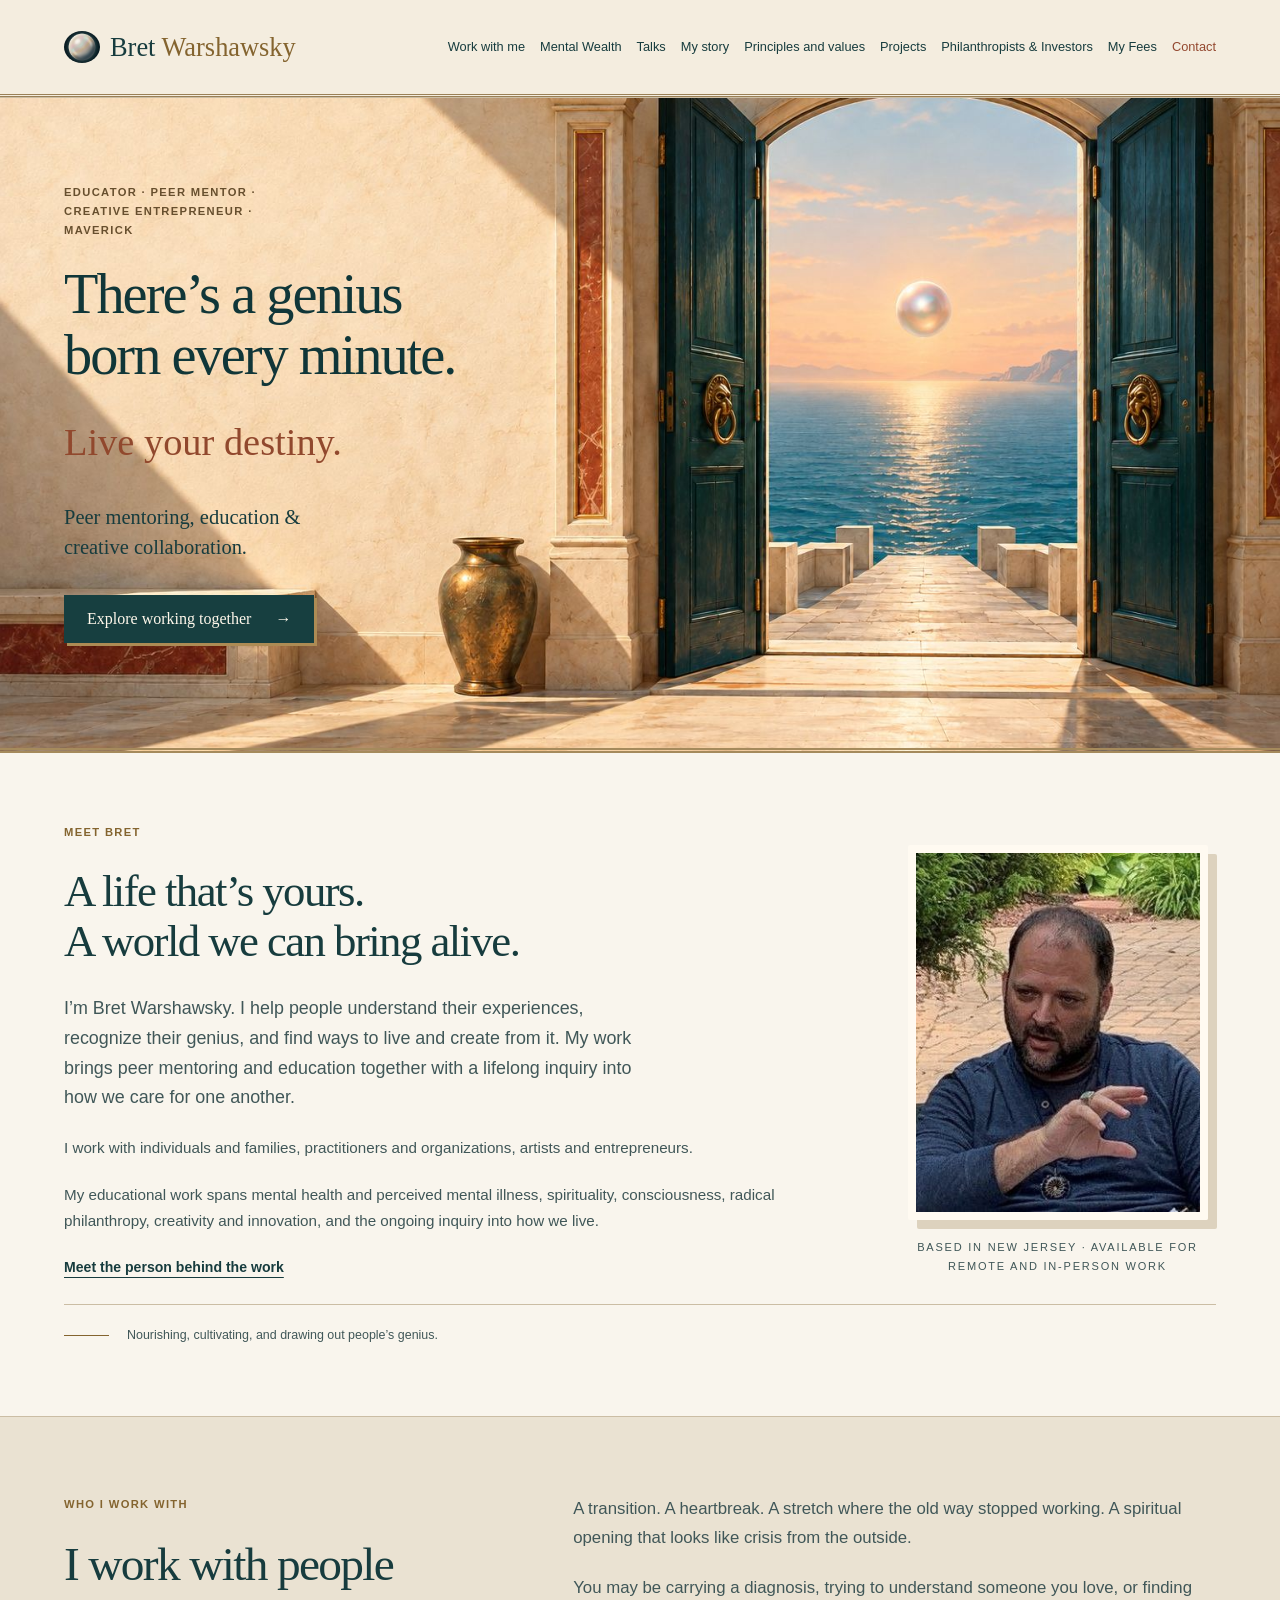
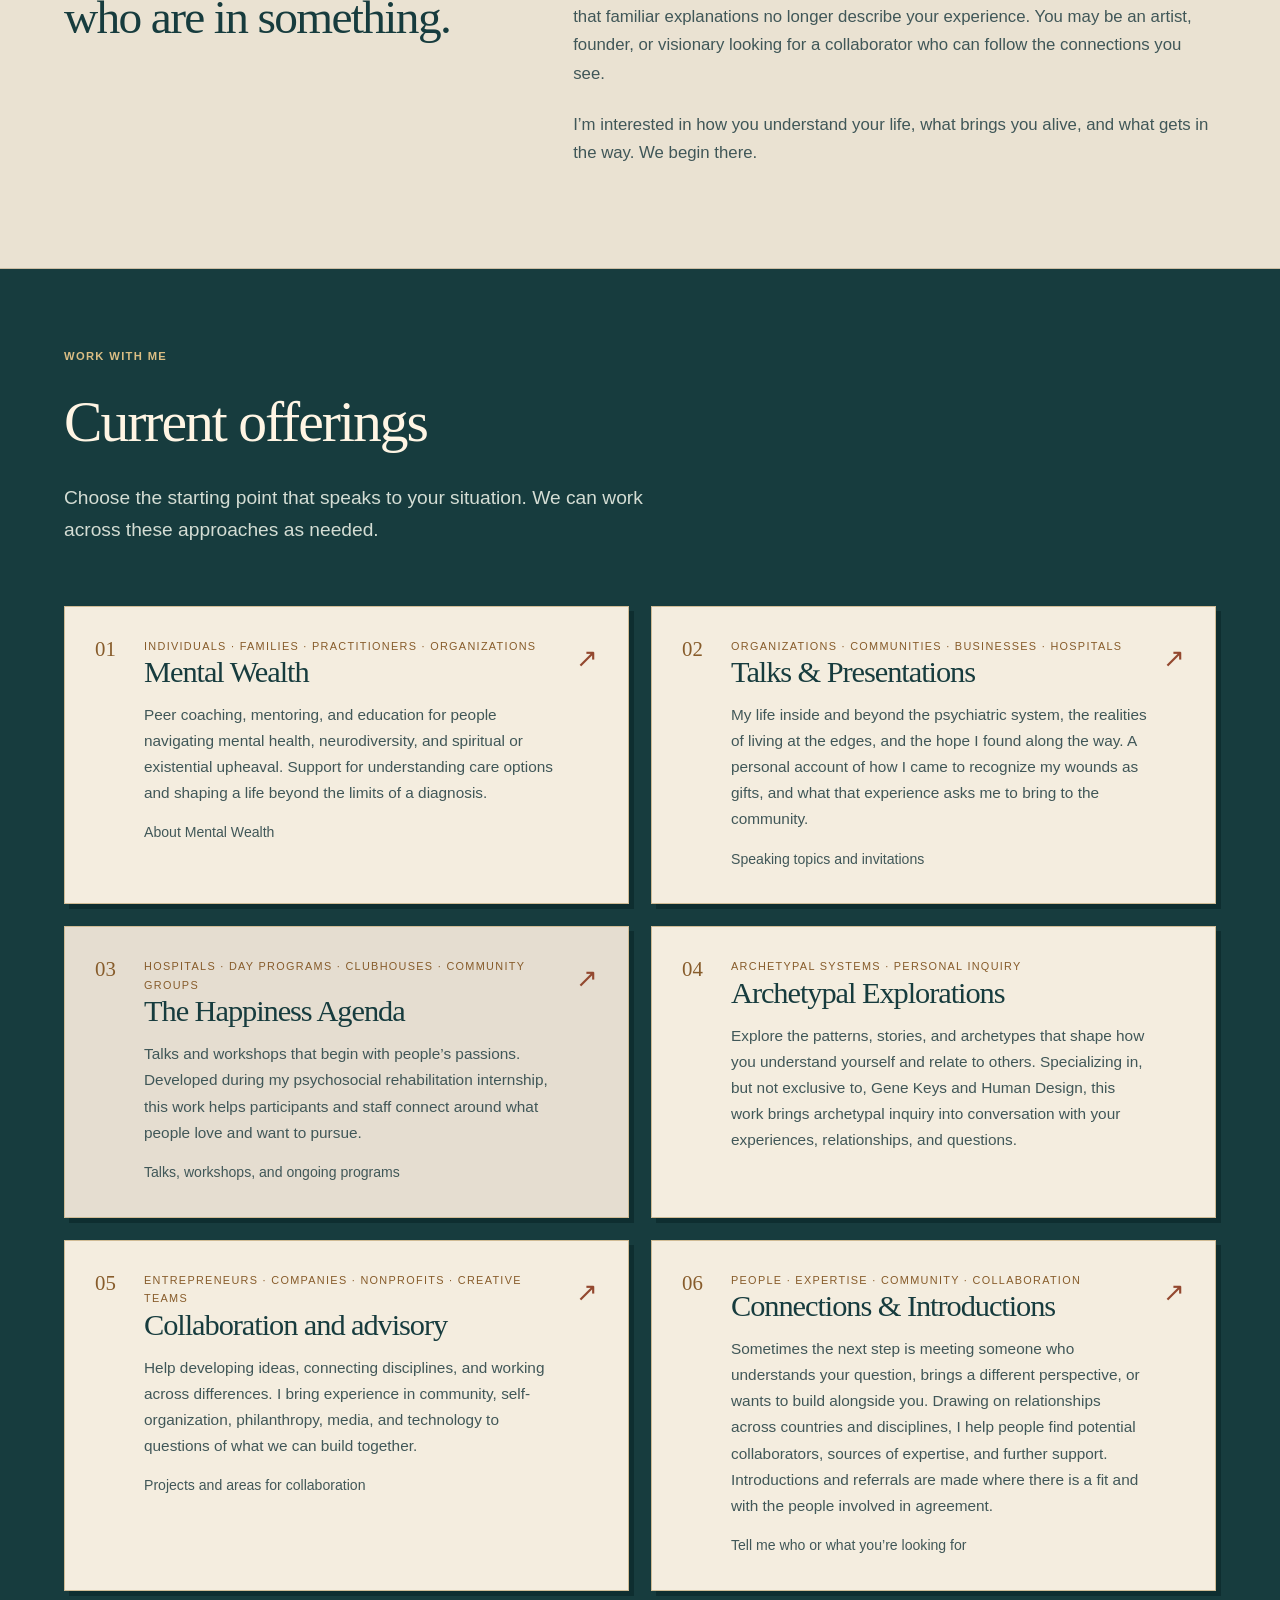
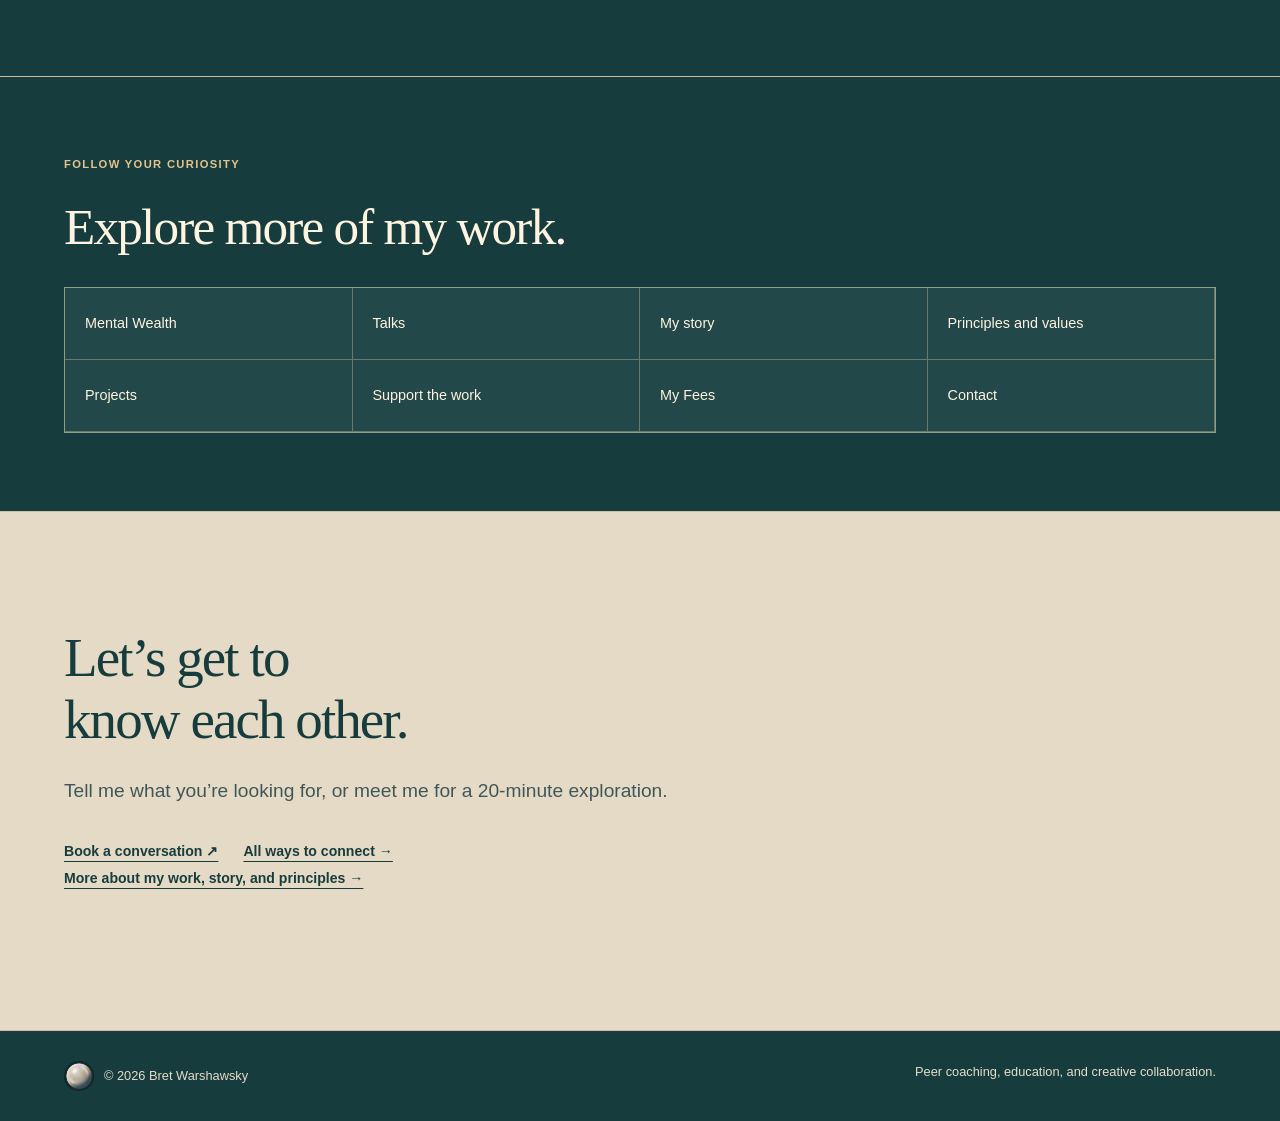
==== commit 6b02b28c: "Refine clone mobile layout contrast and section navigation" ====
--- a/clone/index.html
+++ b/clone/index.html
@@ -34,8 +34,8 @@
 .brand{display:flex;align-items:center;gap:10px}.brand .brand-name{color:var(--cream)}.brand .brand-name span{color:var(--gold)}.pearl-logo{display:block;flex:0 0 36px;border-radius:50%}.footer-signature{display:flex;align-items:center;gap:10px}.footer-signature img{border-radius:50%}.quick-index{display:flex;align-items:baseline;gap:10px 19px;flex-wrap:wrap;border-top:1px solid var(--line);margin-top:30px;padding-top:20px;font-size:.77rem}.quick-index>span{color:var(--muted)}.quick-index a{padding:4px 0}.contact-form iframe{color-scheme:normal}nav{gap:15px}nav a{font-size:.74rem}
 @media(max-width:1200px){.toggle{display:block}nav{display:none;position:absolute;top:100%;left:0;right:0;background:var(--bg);padding:12px 6% 20px;border-bottom:1px solid var(--line);flex-direction:column;align-items:stretch;max-height:calc(100dvh - 75px);overflow-y:auto}nav.open{display:flex}nav a,nav a:last-child{padding:12px 0;font-size:.92rem;min-height:44px}.bar{min-height:74px}}
 @media(max-width:760px){.brand{gap:7px;font-size:1.1rem}.pearl-logo{width:30px;height:30px;flex-basis:30px}.quick-index{gap:4px 17px;font-size:.8rem}.quick-index>span{width:100%}.quick-index a{min-height:40px;display:flex;align-items:center}}
-</style><meta name="robots" content="noindex,follow"><meta name="author" content="Bret Warshawsky"><meta property="og:type" content="website"><meta property="og:url" content="https://bretw.info/"><meta property="og:title" content="Bret Warshawsky | Mental Wealth, Mentoring & Education"><meta property="og:description" content="Peer coaching, mentoring, talks and education with Bret Warshawsky. Explore Mental Wealth, spirituality, creativity, philanthropy and mental-health reformation."><meta property="og:site_name" content="Bret Warshawsky"><meta name="twitter:card" content="summary"><meta name="twitter:title" content="Bret Warshawsky | Mental Wealth, Mentoring & Education"><meta name="twitter:description" content="Peer coaching, mentoring, talks and education. Lived experience, independent inquiry, and creative collaboration."><script type="application/ld+json">{"@context": "https://schema.org", "@graph": [{"@type": "WebSite", "@id": "https://bretw.info/#website", "url": "https://bretw.info/", "name": "Bret Warshawsky", "inLanguage": "en-US"}, {"@type": "Person", "@id": "https://bretw.info/#bret", "name": "Bret Warshawsky", "url": "https://bretw.info/", "jobTitle": "Educator, peer mentor and creative entrepreneur", "description": "Educator, peer mentor, speaker and creative entrepreneur working across mental health, spirituality, philanthropy, creativity and innovation.", "sameAs": ["https://socialeffectsnj.com/bret-warshawsky.html", "https://thesyntonytimes.substack.com/"], "knowsAbout": ["Peer support", "Mental health education", "Spirituality", "Philanthropy", "Creativity", "Innovation"]}]}</script><script>const movedSections=["about", "cards-on-the-table", "catalyze", "fees", "genius", "mental-wealth", "principles", "projects", "talks"];if(movedSections.includes(location.hash.slice(1)))location.replace("/clone/more/"+location.hash);</script><link rel="stylesheet" href="/clone/design.css?v=1"></head><body><a class="skip" href="#main">Skip to content</a><header><div class="wrap bar"><a class="brand" href="#main" aria-label="Bret Warshawsky, back to top"><img class="pearl-logo" src="/new/pearl-mark.svg" alt="" width="36" height="36"><span class="brand-name">Bret <span>Warshawsky</span></span></a><button class="toggle" aria-expanded="false" aria-controls="navigation">Menu</button><nav id="navigation" aria-label="Main navigation"><a href="#offerings">Work with me</a><a href="/clone/more/#mental-wealth">Mental Wealth</a><a href="/clone/more/#talks">Talks</a><a href="/clone/more/#about">My story</a><a href="/clone/more/#principles">Principles and values</a><a href="/clone/more/#projects">Projects</a><a href="/clone/more/#catalyze">Philanthropists &amp; Investors</a><a href="/clone/more/#fees">My Fees</a><a href="#connect">Contact</a></nav></div></header>
-<main id="main"><section class="door-hero" aria-labelledby="door-headline"><div class="wrap door-layout"><div class="door-copy"><p class="eyebrow">Educator · Peer mentor · Creative entrepreneur · Maverick</p><h1 id="door-headline">There’s a genius<br>born every minute.</h1><p class="destiny">Live your destiny.</p><p class="door-description">Peer mentoring, education &amp; creative collaboration.</p><a class="door-button" href="#offerings">Explore working together <span aria-hidden="true">→</span></a></div><div class="door-art" role="img" aria-label="Open teal doors leading to the sea, with a pearl floating over the horizon"></div></div></section><div class="introduction"><div class="wrap"><div class="hero-grid"><div><p class="eyebrow">Meet Bret</p><h2>A life that’s yours.<br>A world we can bring alive.</h2><p class="eyebrow">Educator · Peer mentor · Creative entrepreneur · Maverick</p><p class="lead">I’m Bret Warshawsky. I help people understand their experiences, recognize their genius, and find ways to live and create from it. My work brings peer mentoring and education together with a lifelong inquiry into how we care for one another.</p><p class="small">I work with individuals and families, practitioners and organizations, artists and entrepreneurs.</p><p class="small">My educational work spans mental health and perceived mental illness, spirituality, consciousness, radical philanthropy, creativity and innovation, and the ongoing inquiry into how we live.</p><div class="actions"><a class="text-link explore-link" href="#offerings">Explore working together ↓</a><a class="text-link" href="/clone/more/#about">Meet the person behind the work</a></div></div><figure class="portrait"><img src="[data-uri]" alt="Bret Warshawsky" width="440" height="450"><figcaption>Based in New Jersey · Available for remote and in-person work</figcaption></figure></div><div class="hero-note">Nourishing, cultivating, and drawing out people’s genius.</div></div></div>
+</style><meta name="robots" content="noindex,follow"><meta name="author" content="Bret Warshawsky"><meta property="og:type" content="website"><meta property="og:url" content="https://bretw.info/"><meta property="og:title" content="Bret Warshawsky | Mental Wealth, Mentoring & Education"><meta property="og:description" content="Peer coaching, mentoring, talks and education with Bret Warshawsky. Explore Mental Wealth, spirituality, creativity, philanthropy and mental-health reformation."><meta property="og:site_name" content="Bret Warshawsky"><meta name="twitter:card" content="summary"><meta name="twitter:title" content="Bret Warshawsky | Mental Wealth, Mentoring & Education"><meta name="twitter:description" content="Peer coaching, mentoring, talks and education. Lived experience, independent inquiry, and creative collaboration."><script type="application/ld+json">{"@context": "https://schema.org", "@graph": [{"@type": "WebSite", "@id": "https://bretw.info/#website", "url": "https://bretw.info/", "name": "Bret Warshawsky", "inLanguage": "en-US"}, {"@type": "Person", "@id": "https://bretw.info/#bret", "name": "Bret Warshawsky", "url": "https://bretw.info/", "jobTitle": "Educator, peer mentor and creative entrepreneur", "description": "Educator, peer mentor, speaker and creative entrepreneur working across mental health, spirituality, philanthropy, creativity and innovation.", "sameAs": ["https://socialeffectsnj.com/bret-warshawsky.html", "https://thesyntonytimes.substack.com/"], "knowsAbout": ["Peer support", "Mental health education", "Spirituality", "Philanthropy", "Creativity", "Innovation"]}]}</script><script>const movedSections=["about", "cards-on-the-table", "catalyze", "fees", "genius", "mental-wealth", "principles", "projects", "talks"];if(movedSections.includes(location.hash.slice(1)))location.replace("/clone/more/"+location.hash);</script><link rel="stylesheet" href="/clone/design.css?v=2"></head><body><a class="skip" href="#main">Skip to content</a><header><div class="wrap bar"><a class="brand" href="#main" aria-label="Bret Warshawsky, back to top"><img class="pearl-logo" src="/new/pearl-mark.svg" alt="" width="36" height="36"><span class="brand-name">Bret <span>Warshawsky</span></span></a><button class="toggle" aria-expanded="false" aria-controls="navigation">Menu</button><nav id="navigation" aria-label="Main navigation"><a href="#offerings">Work with me</a><a href="/clone/more/#mental-wealth">Mental Wealth</a><a href="/clone/more/#talks">Talks</a><a href="/clone/more/#about">My story</a><a href="/clone/more/#principles">Principles and values</a><a href="/clone/more/#projects">Projects</a><a href="/clone/more/#catalyze">Philanthropists &amp; Investors</a><a href="/clone/more/#fees">My Fees</a><a href="#connect">Contact</a></nav></div></header>
+<main id="main"><section class="door-hero" aria-labelledby="door-headline"><div class="wrap door-layout"><div class="door-copy"><p class="eyebrow">Educator · Peer mentor · Creative entrepreneur · Maverick</p><h1 id="door-headline">There’s a genius<br>born every minute.</h1><p class="destiny">Live your destiny.</p><p class="door-description">Peer mentoring, education &amp; creative collaboration.</p><a class="door-button" href="#offerings">Explore working together <span aria-hidden="true">→</span></a></div><div class="door-art" role="img" aria-label="Open teal doors leading to the sea, with a pearl floating over the horizon"></div></div></section><div class="introduction"><div class="wrap"><div class="hero-grid"><div><p class="eyebrow">Meet Bret</p><h2>A life that’s yours.<br>A world we can bring alive.</h2><p class="lead">I’m Bret Warshawsky. I help people understand their experiences, recognize their genius, and find ways to live and create from it. My work brings peer mentoring and education together with a lifelong inquiry into how we care for one another.</p><p class="small">I work with individuals and families, practitioners and organizations, artists and entrepreneurs.</p><p class="small">My educational work spans mental health and perceived mental illness, spirituality, consciousness, radical philanthropy, creativity and innovation, and the ongoing inquiry into how we live.</p><div class="actions"><a class="text-link" href="/clone/more/#about">Meet the person behind the work</a></div></div><figure class="portrait"><img src="[data-uri]" alt="Bret Warshawsky" width="440" height="450"><figcaption>Based in New Jersey · Available for remote and in-person work</figcaption></figure></div><div class="hero-note">Nourishing, cultivating, and drawing out people’s genius.</div></div></div>
 <section class="tint"><div class="wrap split"><div><p class="eyebrow">Who I work with</p><h2>I work with people<br>who are <em>in something.</em></h2></div><div class="editorial"><p>A transition. A heartbreak. A stretch where the old way stopped working. A spiritual opening that looks like crisis from the outside.</p><p>You may be carrying a diagnosis, trying to understand someone you love, or finding that familiar explanations no longer describe your experience. You may be an artist, founder, or visionary looking for a collaborator who can follow the connections you see.</p><p>I’m interested in how you understand your life, what brings you alive, and what gets in the way. We begin there.</p></div></div></section>
 <section id="offerings" class="offering-gallery"><div class="wrap"><div class="offer-head"><p class="eyebrow">Work with me</p><h2><em>Current offerings</em></h2><p class="lead">Choose the starting point that speaks to your situation. We can work across these approaches as needed.</p></div>
 <a class="offering" href="/clone/more/#mental-wealth"><span class="num">01</span><div><span class="tag">Individuals · Families · Practitioners · Organizations</span><h3>Mental Wealth</h3><p>Peer coaching, mentoring, and education for people navigating mental health, neurodiversity, and spiritual or existential upheaval. Support for understanding care options and shaping a life beyond the limits of a diagnosis.</p><span class="small">About Mental Wealth</span></div><span class="arrow">↗</span></a>
@@ -44,4 +44,4 @@
 <div class="offering"><span class="num">04</span><div><span class="tag">Archetypal systems · Personal inquiry</span><h3>Archetypal Explorations</h3><p>Explore the patterns, stories, and archetypes that shape how you understand yourself and relate to others. Specializing in, but not exclusive to, Gene Keys and Human Design, this work brings archetypal inquiry into conversation with your experiences, relationships, and questions.</p></div></div>
 <a class="offering" href="/clone/more/#projects"><span class="num">05</span><div><span class="tag">Entrepreneurs · Companies · Nonprofits · Creative teams</span><h3>Collaboration and advisory</h3><p>Help developing ideas, connecting disciplines, and working across differences. I bring experience in community, self-organization, philanthropy, media, and technology to questions of what we can build together.</p><span class="small">Projects and areas for collaboration</span></div><span class="arrow">↗</span></a>
 <a class="offering" href="#connect"><span class="num">06</span><div><span class="tag">People · Expertise · Community · Collaboration</span><h3>Connections & Introductions</h3><p>Sometimes the next step is meeting someone who understands your question, brings a different perspective, or wants to build alongside you. Drawing on relationships across countries and disciplines, I help people find potential collaborators, sources of expertise, and further support. Introductions and referrals are made where there is a fit and with the people involved in agreement.</p><span class="small">Tell me who or what you’re looking for</span></div><span class="arrow">↗</span></a></div></section>
-<section id="connect" class="contact tint"><div class="wrap"><h2>Let’s get to<br><em>know each other.</em></h2><p class="lead">Tell me what you’re looking for, or meet me for a 20-minute exploration.</p><div class="actions"><a class="text-link" href="https://calendly.com/bret-bretwarshawsky/20-minute-exploratory-call">Book a conversation ↗</a><a class="text-link" href="/clone/more/#connect">All ways to connect →</a></div><p><a class="text-link" href="/clone/more/">More about my work, story, and principles →</a></p></div></section></main><footer><div class="wrap foot"><span class="footer-signature"><img src="/new/pearl-mark.svg" alt="" width="30" height="30">© 2026 Bret Warshawsky</span><span>Peer coaching, education, and creative collaboration.</span></div></footer><script>const toggle=document.querySelector('.toggle'),nav=document.querySelector('#navigation');function closeMenu(){nav.classList.remove('open');toggle.setAttribute('aria-expanded','false')}toggle.addEventListener('click',()=>{const open=nav.classList.toggle('open');toggle.setAttribute('aria-expanded',String(open))});nav.querySelectorAll('a').forEach(a=>a.addEventListener('click',closeMenu));document.addEventListener('keydown',e=>{if(e.key==='Escape'){closeMenu();toggle.focus()}});</script><script async src="https://tally.so/widgets/embed.js"></script></body></html>
+<section class="explore-directory" id="explore-more"><div class="wrap"><p class="eyebrow">Follow your curiosity</p><h2>Explore more of my work.</h2><div class="quick-index" aria-label="Explore more of my work"><a href="/clone/more/#mental-wealth">Mental Wealth</a><a href="/clone/more/#talks">Talks</a><a href="/clone/more/#about">My story</a><a href="/clone/more/#principles">Principles and values</a><a href="/clone/more/#projects">Projects</a><a href="/clone/more/#catalyze">Support the work</a><a href="/clone/more/#fees">My Fees</a><a href="/clone/more/#connect">Contact</a></div></div></section><section id="connect" class="contact tint"><div class="wrap"><h2>Let’s get to<br><em>know each other.</em></h2><p class="lead">Tell me what you’re looking for, or meet me for a 20-minute exploration.</p><div class="actions"><a class="text-link" href="https://calendly.com/bret-bretwarshawsky/20-minute-exploratory-call">Book a conversation ↗</a><a class="text-link" href="/clone/more/#connect">All ways to connect →</a></div><p><a class="text-link" href="/clone/more/">More about my work, story, and principles →</a></p></div></section></main><footer><div class="wrap foot"><span class="footer-signature"><img src="/new/pearl-mark.svg" alt="" width="30" height="30">© 2026 Bret Warshawsky</span><span>Peer coaching, education, and creative collaboration.</span></div></footer><script>const toggle=document.querySelector('.toggle'),nav=document.querySelector('#navigation');function closeMenu(){nav.classList.remove('open');toggle.setAttribute('aria-expanded','false')}toggle.addEventListener('click',()=>{const open=nav.classList.toggle('open');toggle.setAttribute('aria-expanded',String(open))});nav.querySelectorAll('a').forEach(a=>a.addEventListener('click',closeMenu));document.addEventListener('keydown',e=>{if(e.key==='Escape'){closeMenu();toggle.focus()}});</script><script async src="https://tally.so/widgets/embed.js"></script></body></html>
--- a/clone/design.css
+++ b/clone/design.css
@@ -4,3 +4,6 @@
 @media(max-width:1100px){nav{border:1px solid #cbbda4}.bar{min-height:80px}.door-hero,.door-layout{min-height:580px}.door-copy{max-width:470px}.door-copy h1{font-size:3.3rem}}
 @media(max-width:760px){body{font-size:16px}.wrap{padding-left:22px;padding-right:22px}.bar{min-height:72px}.brand{font-size:1.2rem}.door-hero{background-image:none;min-height:0}.door-layout{display:flex;flex-direction:column;min-height:0;padding:0}.door-copy{padding:32px 24px 28px;max-width:none;width:100%;background:#efe1ca}.door-copy .eyebrow{font-size:.61rem;max-width:none;margin-bottom:20px}.door-copy h1{font-size:clamp(2.3rem,8vw,3.2rem);margin-bottom:15px;max-width:none}.destiny{font-size:1.95rem;margin-bottom:16px}.door-description{font-size:1.1rem;margin-bottom:12px;max-width:32ch}.door-button{padding:13px 18px;font-size:.94rem}.door-art{display:block;width:100%;height:350px;background:url('/clone/doorway.svg') 93% center/auto 440px no-repeat;background-color:#e8d5b5;border-top:1px solid #cbbda4}.introduction{padding:45px 0}.introduction .hero-grid,.split{grid-template-columns:1fr;gap:25px}.introduction h2{font-size:2rem}.introduction .portrait{width:170px;margin:10px 0}.introduction .portrait figcaption{font-size:.6rem}.introduction .actions{flex-direction:column;align-items:flex-start;gap:12px}.introduction .hero-note{margin-top:25px}.offering-gallery .wrap{grid-template-columns:1fr;gap:18px}.offer-head h2{font-size:2.6rem}.offering{padding:24px 18px;grid-template-columns:25px minmax(0,1fr) 16px;gap:10px}.offering h3{font-size:1.65rem}.offering .tag{font-size:.62rem}.offering p{font-size:.94rem}section{padding:46px 0}.more-masthead{padding:42px 0}.more-masthead h1{font-size:2.6rem}.quick-index a{flex:1 1 45%;font-size:.82rem!important;padding:13px!important}.audiences,.domains,.mental-specialisms,.bio-stats{grid-template-columns:1fr}.mental-specialisms article:last-child{grid-column:auto}.mental-specialisms article{padding:24px}.domains{gap:16px}.project{grid-template-columns:1fr;padding:23px;gap:5px}.quote-grid article{padding:24px!important}.divider-word{font-size:1.85rem}.bio-stats div{padding:22px}#fees .editorial{padding:24px}.contact-form{padding:4px}.contact-methods{grid-template-columns:1fr}details{padding:20px}.contact .actions{flex-direction:column;align-items:flex-start;gap:18px}#catalyze h3{margin-top:30px}.foot{gap:12px}.brand .pearl-logo{width:27px;height:27px}}
 @media(prefers-reduced-motion:reduce){.offering{transition:none}.offering:hover{transform:none}}
+/* Clear routes through the longer page, and a tighter opening on phones. */
+#projects .offer-head .lead{color:#405758}#projects .offer-head .eyebrow{color:#84642f}.explore-directory{background:#173c3e;color:#fff4df}.explore-directory .eyebrow{color:#e2c48f}.explore-directory h2{font-size:clamp(2rem,4vw,3.3rem)}.explore-directory .quick-index{display:grid;grid-template-columns:repeat(4,minmax(0,1fr));align-items:stretch}.explore-directory .quick-index a{display:flex;align-items:center;min-height:72px}.section-return{margin-top:35px}.section-return a{display:inline-block;color:#173c3e;font-size:.82rem;font-weight:600;text-decoration:none;border-bottom:1px solid #967747;padding:8px 0}#catalyze .section-return a{color:#f4eddf;border-color:#d2b47f}.introduction .portrait{justify-self:center;margin-left:auto;margin-right:auto}.introduction .portrait figcaption{text-align:center}.introduction .actions{margin-top:20px}.bio-stats{grid-template-columns:1fr}.introduction .hero-note{margin-top:24px}#section-choices{scroll-margin-top:25px}
+@media(max-width:760px){.door-copy{padding:24px 22px 22px}.door-copy .eyebrow{margin-bottom:14px;font-size:.58rem;line-height:1.5}.door-copy h1{font-size:clamp(1.9rem,7.1vw,2.6rem);line-height:1.08;margin-bottom:14px}.destiny{font-size:1.7rem;margin-bottom:14px}.door-description{font-size:1rem;line-height:1.4;margin-bottom:14px}.door-button{margin-top:0;padding:11px 16px;font-size:.9rem;gap:18px}.door-art{height:270px;background-size:auto 345px;background-position:93% center}.introduction{padding:32px 0}.introduction h2{font-size:1.8rem;margin-bottom:20px}.introduction .hero-grid{gap:18px}.introduction p{margin-bottom:16px}.introduction .lead{font-size:1rem;line-height:1.6}.introduction .small{font-size:.9rem;line-height:1.6}.introduction .portrait{width:200px;max-width:65%;margin:10px auto 0}.introduction .portrait figcaption{font-size:.63rem;letter-spacing:.08em;margin-top:14px}.introduction .hero-note{margin-top:14px;padding-top:16px;font-size:.78rem}.explore-directory .quick-index{grid-template-columns:repeat(2,minmax(0,1fr))}.explore-directory .quick-index a{min-height:62px}.section-return{margin-top:25px}.more-masthead{padding:34px 0}.more-masthead h1{font-size:2.25rem;margin-bottom:20px}.more-masthead .lead{font-size:1rem}}
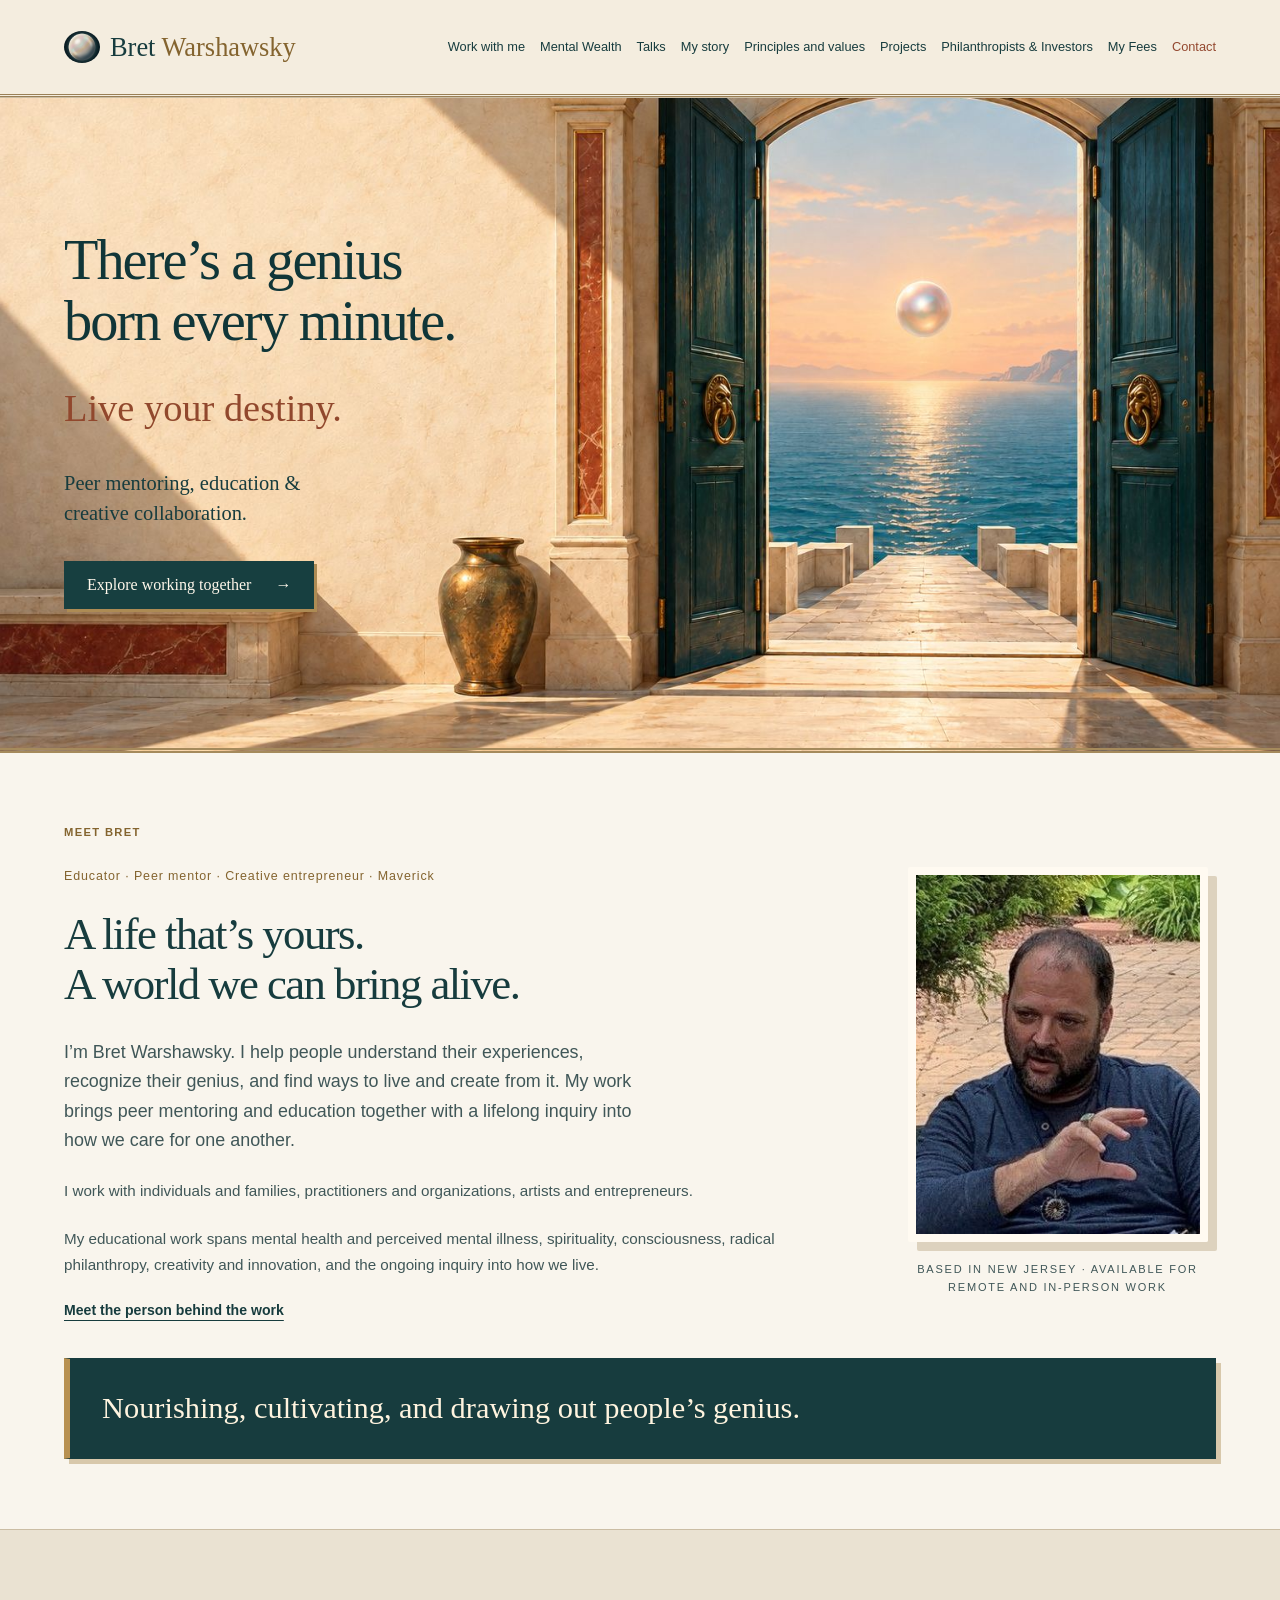
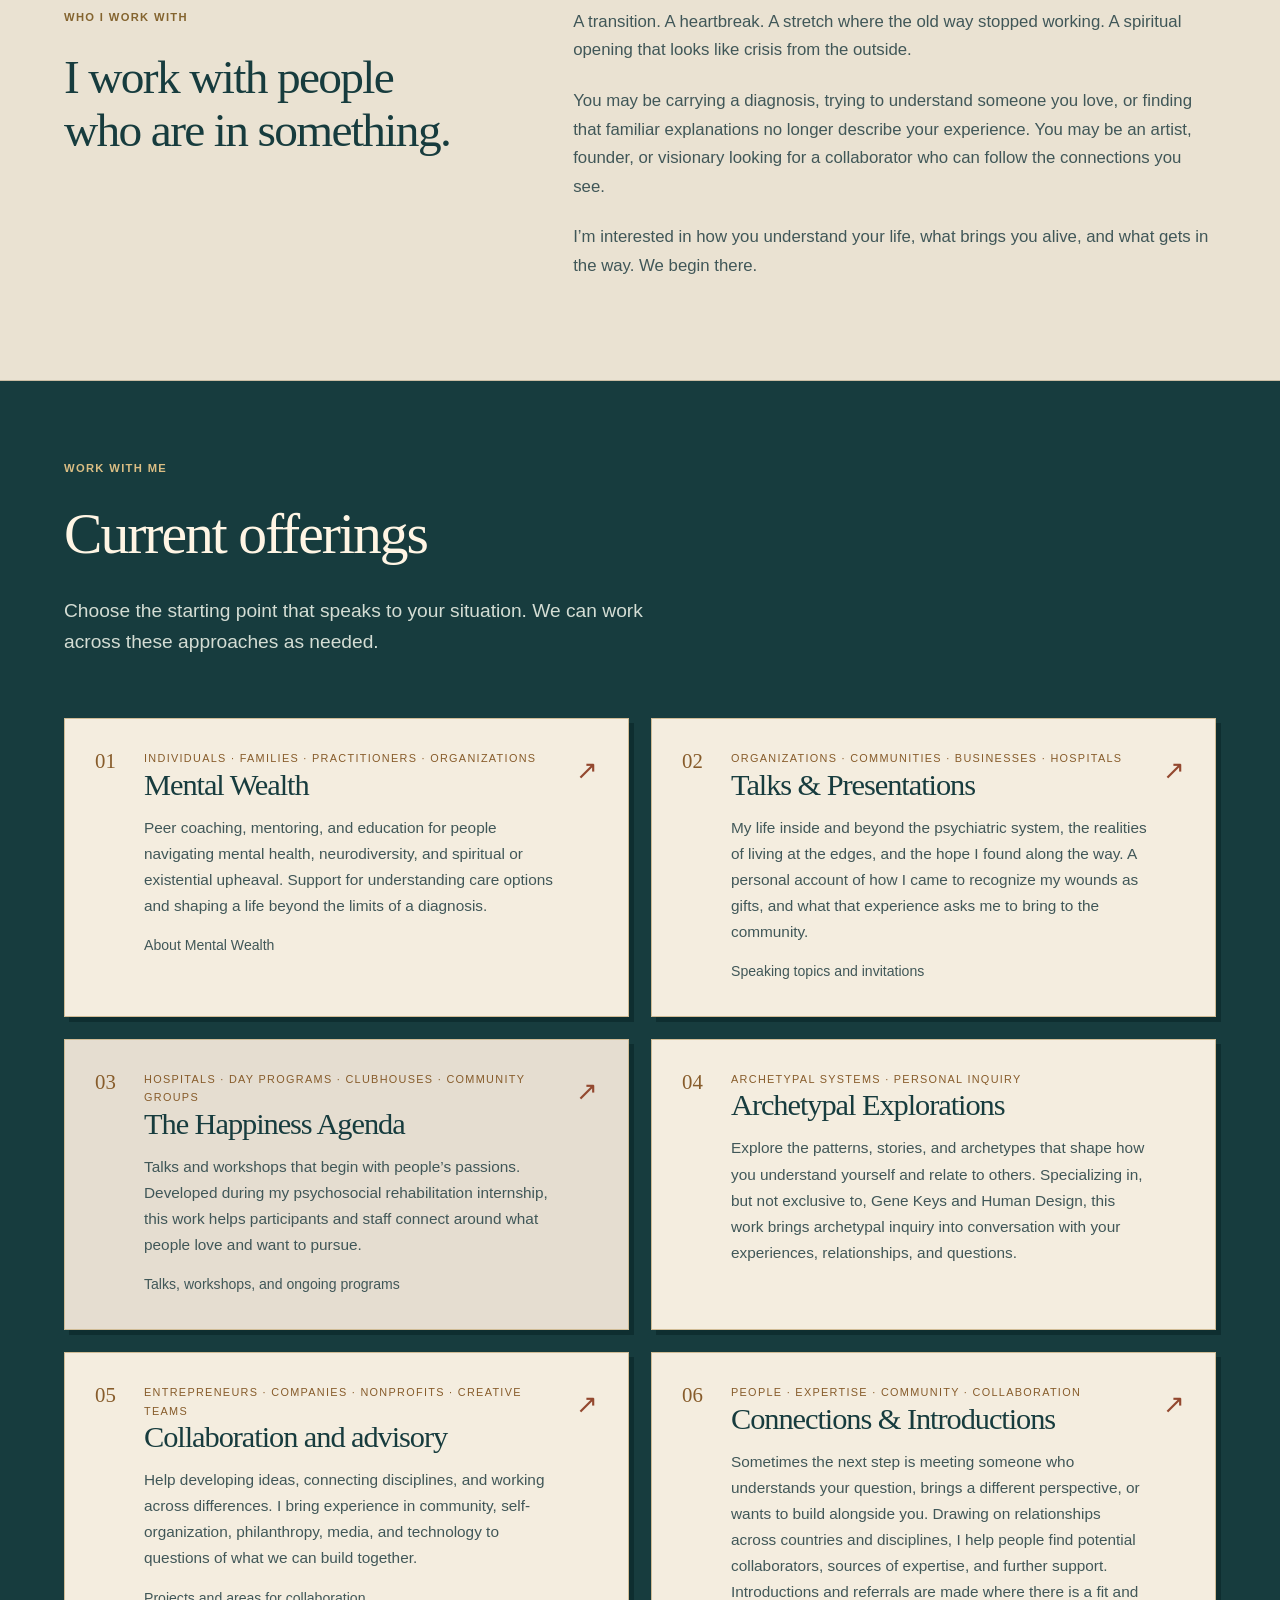
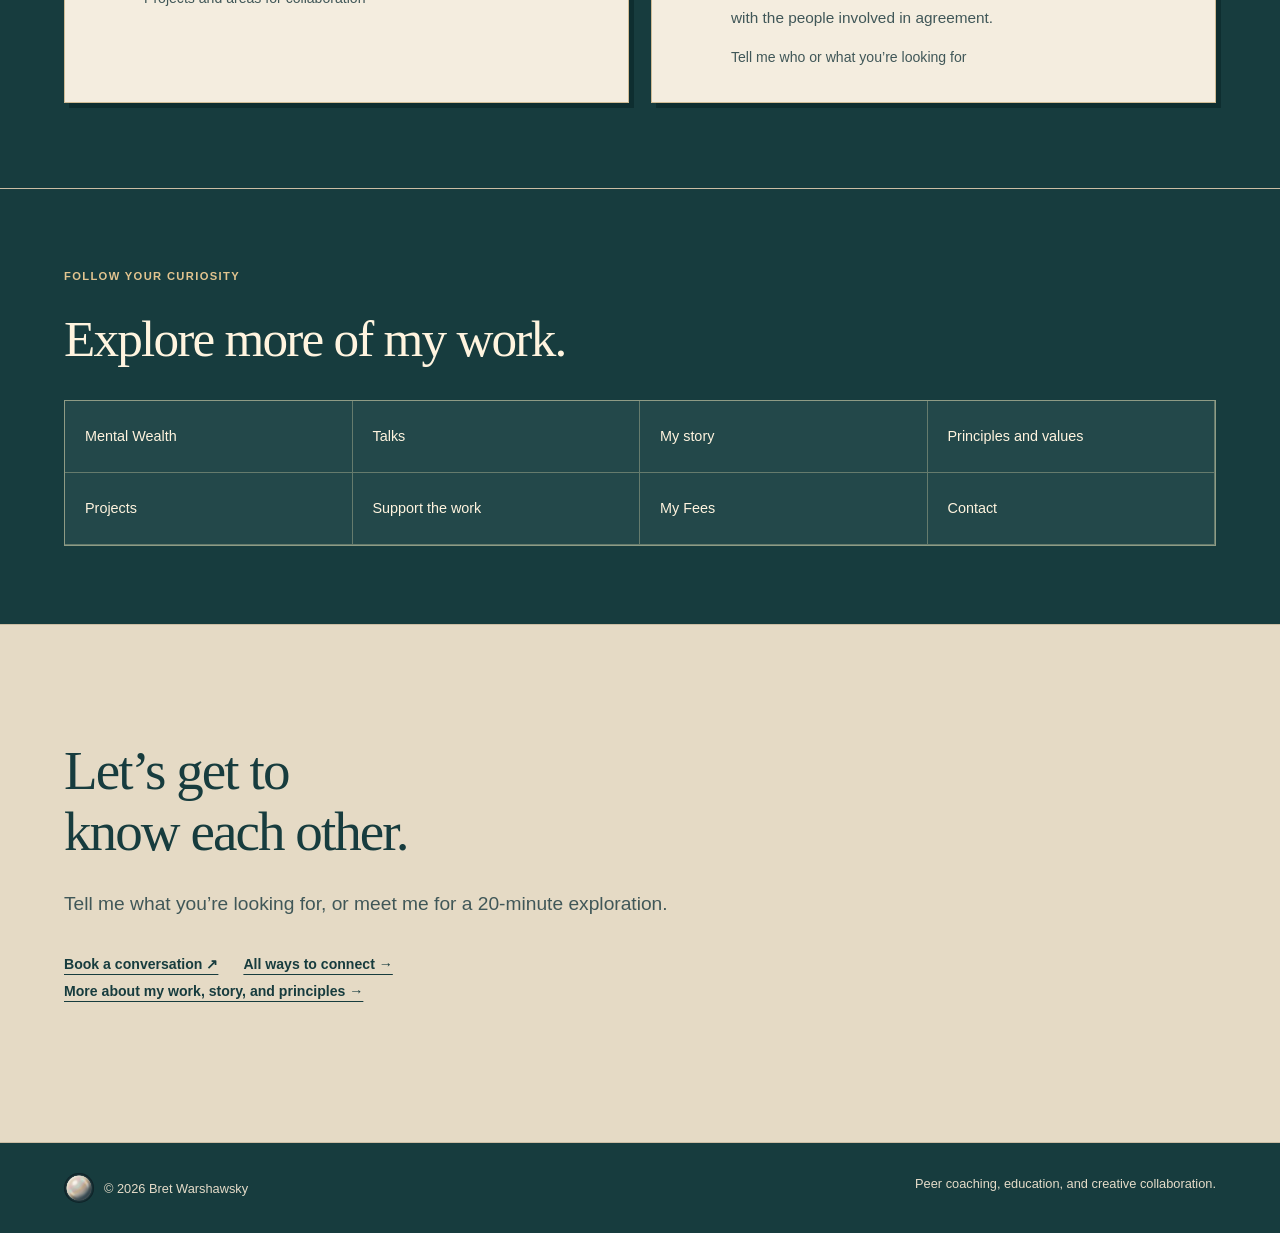
==== commit 371a86eb: "Let hero headline lead and emphasize guiding genius statement" ====
--- a/clone/index.html
+++ b/clone/index.html
@@ -34,8 +34,8 @@
 .brand{display:flex;align-items:center;gap:10px}.brand .brand-name{color:var(--cream)}.brand .brand-name span{color:var(--gold)}.pearl-logo{display:block;flex:0 0 36px;border-radius:50%}.footer-signature{display:flex;align-items:center;gap:10px}.footer-signature img{border-radius:50%}.quick-index{display:flex;align-items:baseline;gap:10px 19px;flex-wrap:wrap;border-top:1px solid var(--line);margin-top:30px;padding-top:20px;font-size:.77rem}.quick-index>span{color:var(--muted)}.quick-index a{padding:4px 0}.contact-form iframe{color-scheme:normal}nav{gap:15px}nav a{font-size:.74rem}
 @media(max-width:1200px){.toggle{display:block}nav{display:none;position:absolute;top:100%;left:0;right:0;background:var(--bg);padding:12px 6% 20px;border-bottom:1px solid var(--line);flex-direction:column;align-items:stretch;max-height:calc(100dvh - 75px);overflow-y:auto}nav.open{display:flex}nav a,nav a:last-child{padding:12px 0;font-size:.92rem;min-height:44px}.bar{min-height:74px}}
 @media(max-width:760px){.brand{gap:7px;font-size:1.1rem}.pearl-logo{width:30px;height:30px;flex-basis:30px}.quick-index{gap:4px 17px;font-size:.8rem}.quick-index>span{width:100%}.quick-index a{min-height:40px;display:flex;align-items:center}}
-</style><meta name="robots" content="noindex,follow"><meta name="author" content="Bret Warshawsky"><meta property="og:type" content="website"><meta property="og:url" content="https://bretw.info/"><meta property="og:title" content="Bret Warshawsky | Mental Wealth, Mentoring & Education"><meta property="og:description" content="Peer coaching, mentoring, talks and education with Bret Warshawsky. Explore Mental Wealth, spirituality, creativity, philanthropy and mental-health reformation."><meta property="og:site_name" content="Bret Warshawsky"><meta name="twitter:card" content="summary"><meta name="twitter:title" content="Bret Warshawsky | Mental Wealth, Mentoring & Education"><meta name="twitter:description" content="Peer coaching, mentoring, talks and education. Lived experience, independent inquiry, and creative collaboration."><script type="application/ld+json">{"@context": "https://schema.org", "@graph": [{"@type": "WebSite", "@id": "https://bretw.info/#website", "url": "https://bretw.info/", "name": "Bret Warshawsky", "inLanguage": "en-US"}, {"@type": "Person", "@id": "https://bretw.info/#bret", "name": "Bret Warshawsky", "url": "https://bretw.info/", "jobTitle": "Educator, peer mentor and creative entrepreneur", "description": "Educator, peer mentor, speaker and creative entrepreneur working across mental health, spirituality, philanthropy, creativity and innovation.", "sameAs": ["https://socialeffectsnj.com/bret-warshawsky.html", "https://thesyntonytimes.substack.com/"], "knowsAbout": ["Peer support", "Mental health education", "Spirituality", "Philanthropy", "Creativity", "Innovation"]}]}</script><script>const movedSections=["about", "cards-on-the-table", "catalyze", "fees", "genius", "mental-wealth", "principles", "projects", "talks"];if(movedSections.includes(location.hash.slice(1)))location.replace("/clone/more/"+location.hash);</script><link rel="stylesheet" href="/clone/design.css?v=2"></head><body><a class="skip" href="#main">Skip to content</a><header><div class="wrap bar"><a class="brand" href="#main" aria-label="Bret Warshawsky, back to top"><img class="pearl-logo" src="/new/pearl-mark.svg" alt="" width="36" height="36"><span class="brand-name">Bret <span>Warshawsky</span></span></a><button class="toggle" aria-expanded="false" aria-controls="navigation">Menu</button><nav id="navigation" aria-label="Main navigation"><a href="#offerings">Work with me</a><a href="/clone/more/#mental-wealth">Mental Wealth</a><a href="/clone/more/#talks">Talks</a><a href="/clone/more/#about">My story</a><a href="/clone/more/#principles">Principles and values</a><a href="/clone/more/#projects">Projects</a><a href="/clone/more/#catalyze">Philanthropists &amp; Investors</a><a href="/clone/more/#fees">My Fees</a><a href="#connect">Contact</a></nav></div></header>
-<main id="main"><section class="door-hero" aria-labelledby="door-headline"><div class="wrap door-layout"><div class="door-copy"><p class="eyebrow">Educator · Peer mentor · Creative entrepreneur · Maverick</p><h1 id="door-headline">There’s a genius<br>born every minute.</h1><p class="destiny">Live your destiny.</p><p class="door-description">Peer mentoring, education &amp; creative collaboration.</p><a class="door-button" href="#offerings">Explore working together <span aria-hidden="true">→</span></a></div><div class="door-art" role="img" aria-label="Open teal doors leading to the sea, with a pearl floating over the horizon"></div></div></section><div class="introduction"><div class="wrap"><div class="hero-grid"><div><p class="eyebrow">Meet Bret</p><h2>A life that’s yours.<br>A world we can bring alive.</h2><p class="lead">I’m Bret Warshawsky. I help people understand their experiences, recognize their genius, and find ways to live and create from it. My work brings peer mentoring and education together with a lifelong inquiry into how we care for one another.</p><p class="small">I work with individuals and families, practitioners and organizations, artists and entrepreneurs.</p><p class="small">My educational work spans mental health and perceived mental illness, spirituality, consciousness, radical philanthropy, creativity and innovation, and the ongoing inquiry into how we live.</p><div class="actions"><a class="text-link" href="/clone/more/#about">Meet the person behind the work</a></div></div><figure class="portrait"><img src="[data-uri]" alt="Bret Warshawsky" width="440" height="450"><figcaption>Based in New Jersey · Available for remote and in-person work</figcaption></figure></div><div class="hero-note">Nourishing, cultivating, and drawing out people’s genius.</div></div></div>
+</style><meta name="robots" content="noindex,follow"><meta name="author" content="Bret Warshawsky"><meta property="og:type" content="website"><meta property="og:url" content="https://bretw.info/"><meta property="og:title" content="Bret Warshawsky | Mental Wealth, Mentoring & Education"><meta property="og:description" content="Peer coaching, mentoring, talks and education with Bret Warshawsky. Explore Mental Wealth, spirituality, creativity, philanthropy and mental-health reformation."><meta property="og:site_name" content="Bret Warshawsky"><meta name="twitter:card" content="summary"><meta name="twitter:title" content="Bret Warshawsky | Mental Wealth, Mentoring & Education"><meta name="twitter:description" content="Peer coaching, mentoring, talks and education. Lived experience, independent inquiry, and creative collaboration."><script type="application/ld+json">{"@context": "https://schema.org", "@graph": [{"@type": "WebSite", "@id": "https://bretw.info/#website", "url": "https://bretw.info/", "name": "Bret Warshawsky", "inLanguage": "en-US"}, {"@type": "Person", "@id": "https://bretw.info/#bret", "name": "Bret Warshawsky", "url": "https://bretw.info/", "jobTitle": "Educator, peer mentor and creative entrepreneur", "description": "Educator, peer mentor, speaker and creative entrepreneur working across mental health, spirituality, philanthropy, creativity and innovation.", "sameAs": ["https://socialeffectsnj.com/bret-warshawsky.html", "https://thesyntonytimes.substack.com/"], "knowsAbout": ["Peer support", "Mental health education", "Spirituality", "Philanthropy", "Creativity", "Innovation"]}]}</script><script>const movedSections=["about", "cards-on-the-table", "catalyze", "fees", "genius", "mental-wealth", "principles", "projects", "talks"];if(movedSections.includes(location.hash.slice(1)))location.replace("/clone/more/"+location.hash);</script><link rel="stylesheet" href="/clone/design.css?v=3"></head><body><a class="skip" href="#main">Skip to content</a><header><div class="wrap bar"><a class="brand" href="#main" aria-label="Bret Warshawsky, back to top"><img class="pearl-logo" src="/new/pearl-mark.svg" alt="" width="36" height="36"><span class="brand-name">Bret <span>Warshawsky</span></span></a><button class="toggle" aria-expanded="false" aria-controls="navigation">Menu</button><nav id="navigation" aria-label="Main navigation"><a href="#offerings">Work with me</a><a href="/clone/more/#mental-wealth">Mental Wealth</a><a href="/clone/more/#talks">Talks</a><a href="/clone/more/#about">My story</a><a href="/clone/more/#principles">Principles and values</a><a href="/clone/more/#projects">Projects</a><a href="/clone/more/#catalyze">Philanthropists &amp; Investors</a><a href="/clone/more/#fees">My Fees</a><a href="#connect">Contact</a></nav></div></header>
+<main id="main"><section class="door-hero" aria-labelledby="door-headline"><div class="wrap door-layout"><div class="door-copy"><h1 id="door-headline">There’s a genius<br>born every minute.</h1><p class="destiny">Live your destiny.</p><p class="door-description">Peer mentoring, education &amp; creative collaboration.</p><a class="door-button" href="#offerings">Explore working together <span aria-hidden="true">→</span></a></div><div class="door-art" role="img" aria-label="Open teal doors leading to the sea, with a pearl floating over the horizon"></div></div></section><div class="introduction"><div class="wrap"><div class="hero-grid"><div><p class="eyebrow">Meet Bret</p><p class="bret-roles">Educator · Peer mentor · Creative entrepreneur · Maverick</p><h2>A life that’s yours.<br>A world we can bring alive.</h2><p class="lead">I’m Bret Warshawsky. I help people understand their experiences, recognize their genius, and find ways to live and create from it. My work brings peer mentoring and education together with a lifelong inquiry into how we care for one another.</p><p class="small">I work with individuals and families, practitioners and organizations, artists and entrepreneurs.</p><p class="small">My educational work spans mental health and perceived mental illness, spirituality, consciousness, radical philanthropy, creativity and innovation, and the ongoing inquiry into how we live.</p><div class="actions"><a class="text-link" href="/clone/more/#about">Meet the person behind the work</a></div></div><figure class="portrait"><img src="[data-uri]" alt="Bret Warshawsky" width="440" height="450"><figcaption>Based in New Jersey · Available for remote and in-person work</figcaption></figure></div><div class="hero-note">Nourishing, cultivating, and drawing out people’s genius.</div></div></div>
 <section class="tint"><div class="wrap split"><div><p class="eyebrow">Who I work with</p><h2>I work with people<br>who are <em>in something.</em></h2></div><div class="editorial"><p>A transition. A heartbreak. A stretch where the old way stopped working. A spiritual opening that looks like crisis from the outside.</p><p>You may be carrying a diagnosis, trying to understand someone you love, or finding that familiar explanations no longer describe your experience. You may be an artist, founder, or visionary looking for a collaborator who can follow the connections you see.</p><p>I’m interested in how you understand your life, what brings you alive, and what gets in the way. We begin there.</p></div></div></section>
 <section id="offerings" class="offering-gallery"><div class="wrap"><div class="offer-head"><p class="eyebrow">Work with me</p><h2><em>Current offerings</em></h2><p class="lead">Choose the starting point that speaks to your situation. We can work across these approaches as needed.</p></div>
 <a class="offering" href="/clone/more/#mental-wealth"><span class="num">01</span><div><span class="tag">Individuals · Families · Practitioners · Organizations</span><h3>Mental Wealth</h3><p>Peer coaching, mentoring, and education for people navigating mental health, neurodiversity, and spiritual or existential upheaval. Support for understanding care options and shaping a life beyond the limits of a diagnosis.</p><span class="small">About Mental Wealth</span></div><span class="arrow">↗</span></a>
--- a/clone/design.css
+++ b/clone/design.css
@@ -7,3 +7,7 @@
 /* Clear routes through the longer page, and a tighter opening on phones. */
 #projects .offer-head .lead{color:#405758}#projects .offer-head .eyebrow{color:#84642f}.explore-directory{background:#173c3e;color:#fff4df}.explore-directory .eyebrow{color:#e2c48f}.explore-directory h2{font-size:clamp(2rem,4vw,3.3rem)}.explore-directory .quick-index{display:grid;grid-template-columns:repeat(4,minmax(0,1fr));align-items:stretch}.explore-directory .quick-index a{display:flex;align-items:center;min-height:72px}.section-return{margin-top:35px}.section-return a{display:inline-block;color:#173c3e;font-size:.82rem;font-weight:600;text-decoration:none;border-bottom:1px solid #967747;padding:8px 0}#catalyze .section-return a{color:#f4eddf;border-color:#d2b47f}.introduction .portrait{justify-self:center;margin-left:auto;margin-right:auto}.introduction .portrait figcaption{text-align:center}.introduction .actions{margin-top:20px}.bio-stats{grid-template-columns:1fr}.introduction .hero-note{margin-top:24px}#section-choices{scroll-margin-top:25px}
 @media(max-width:760px){.door-copy{padding:24px 22px 22px}.door-copy .eyebrow{margin-bottom:14px;font-size:.58rem;line-height:1.5}.door-copy h1{font-size:clamp(1.9rem,7.1vw,2.6rem);line-height:1.08;margin-bottom:14px}.destiny{font-size:1.7rem;margin-bottom:14px}.door-description{font-size:1rem;line-height:1.4;margin-bottom:14px}.door-button{margin-top:0;padding:11px 16px;font-size:.9rem;gap:18px}.door-art{height:270px;background-size:auto 345px;background-position:93% center}.introduction{padding:32px 0}.introduction h2{font-size:1.8rem;margin-bottom:20px}.introduction .hero-grid{gap:18px}.introduction p{margin-bottom:16px}.introduction .lead{font-size:1rem;line-height:1.6}.introduction .small{font-size:.9rem;line-height:1.6}.introduction .portrait{width:200px;max-width:65%;margin:10px auto 0}.introduction .portrait figcaption{font-size:.63rem;letter-spacing:.08em;margin-top:14px}.introduction .hero-note{margin-top:14px;padding-top:16px;font-size:.78rem}.explore-directory .quick-index{grid-template-columns:repeat(2,minmax(0,1fr))}.explore-directory .quick-index a{min-height:62px}.section-return{margin-top:25px}.more-masthead{padding:34px 0}.more-masthead h1{font-size:2.25rem;margin-bottom:20px}.more-masthead .lead{font-size:1rem}}
+
+/* Let the headline lead; give the guiding statement its own visual weight. */
+.door-copy{padding-top:78px;padding-bottom:85px}.bret-roles{font-size:.78rem;line-height:1.7;letter-spacing:.07em;color:#84642f;margin-bottom:22px}.introduction .hero-note{display:block;background:#173c3e;color:#fff4df;border:1px solid #173c3e;border-left:6px solid #b89151;padding:28px 32px;margin-top:35px;font-family:Georgia,'Times New Roman',serif;font-size:clamp(1.35rem,2.4vw,1.9rem);line-height:1.4;box-shadow:5px 5px 0 #d8c8ab}.introduction .hero-note:before{content:none;display:none}
+@media(max-width:760px){.door-copy{padding:38px 22px 30px}.door-copy h1{margin-bottom:22px}.destiny{margin-bottom:22px}.door-description{margin-bottom:20px}.bret-roles{font-size:.71rem;line-height:1.7;margin-bottom:20px;letter-spacing:.04em}.introduction .hero-note{margin-top:28px;padding:24px;font-size:1.4rem;line-height:1.45;border-left-width:5px}}
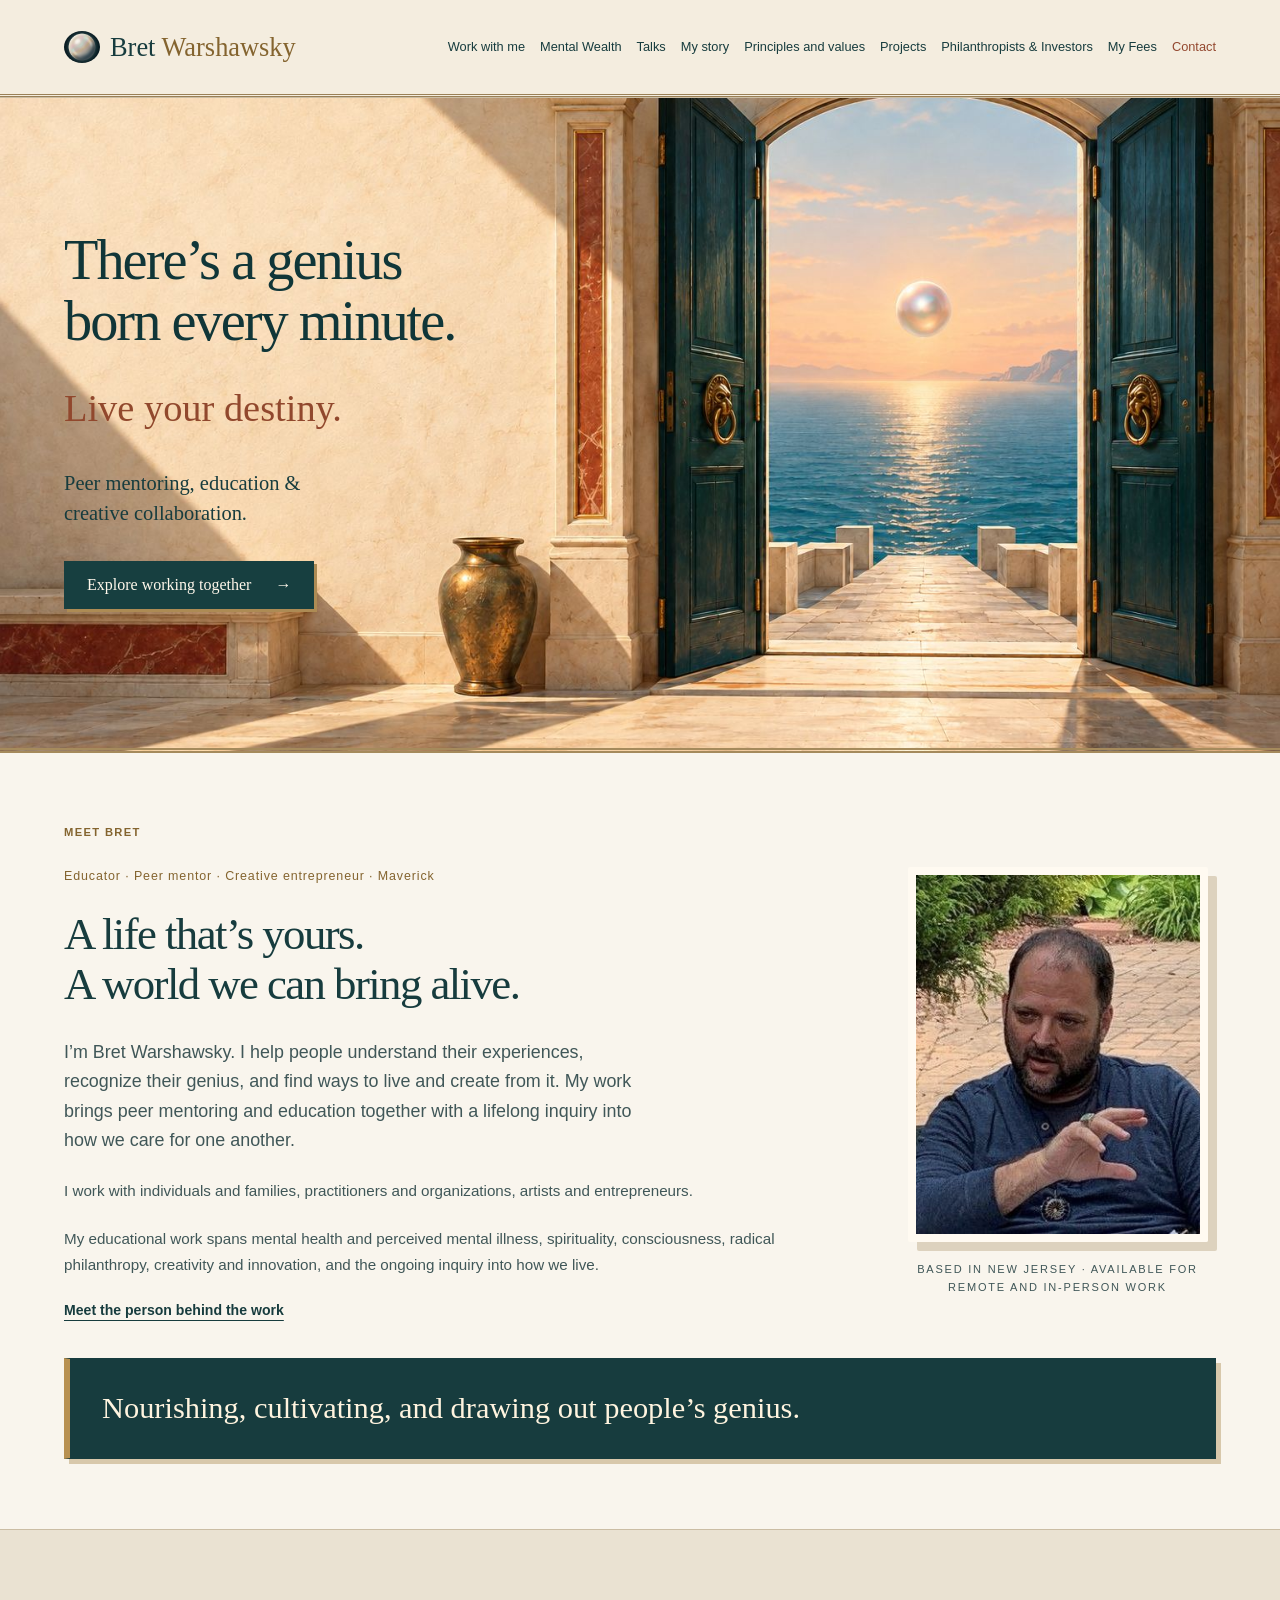
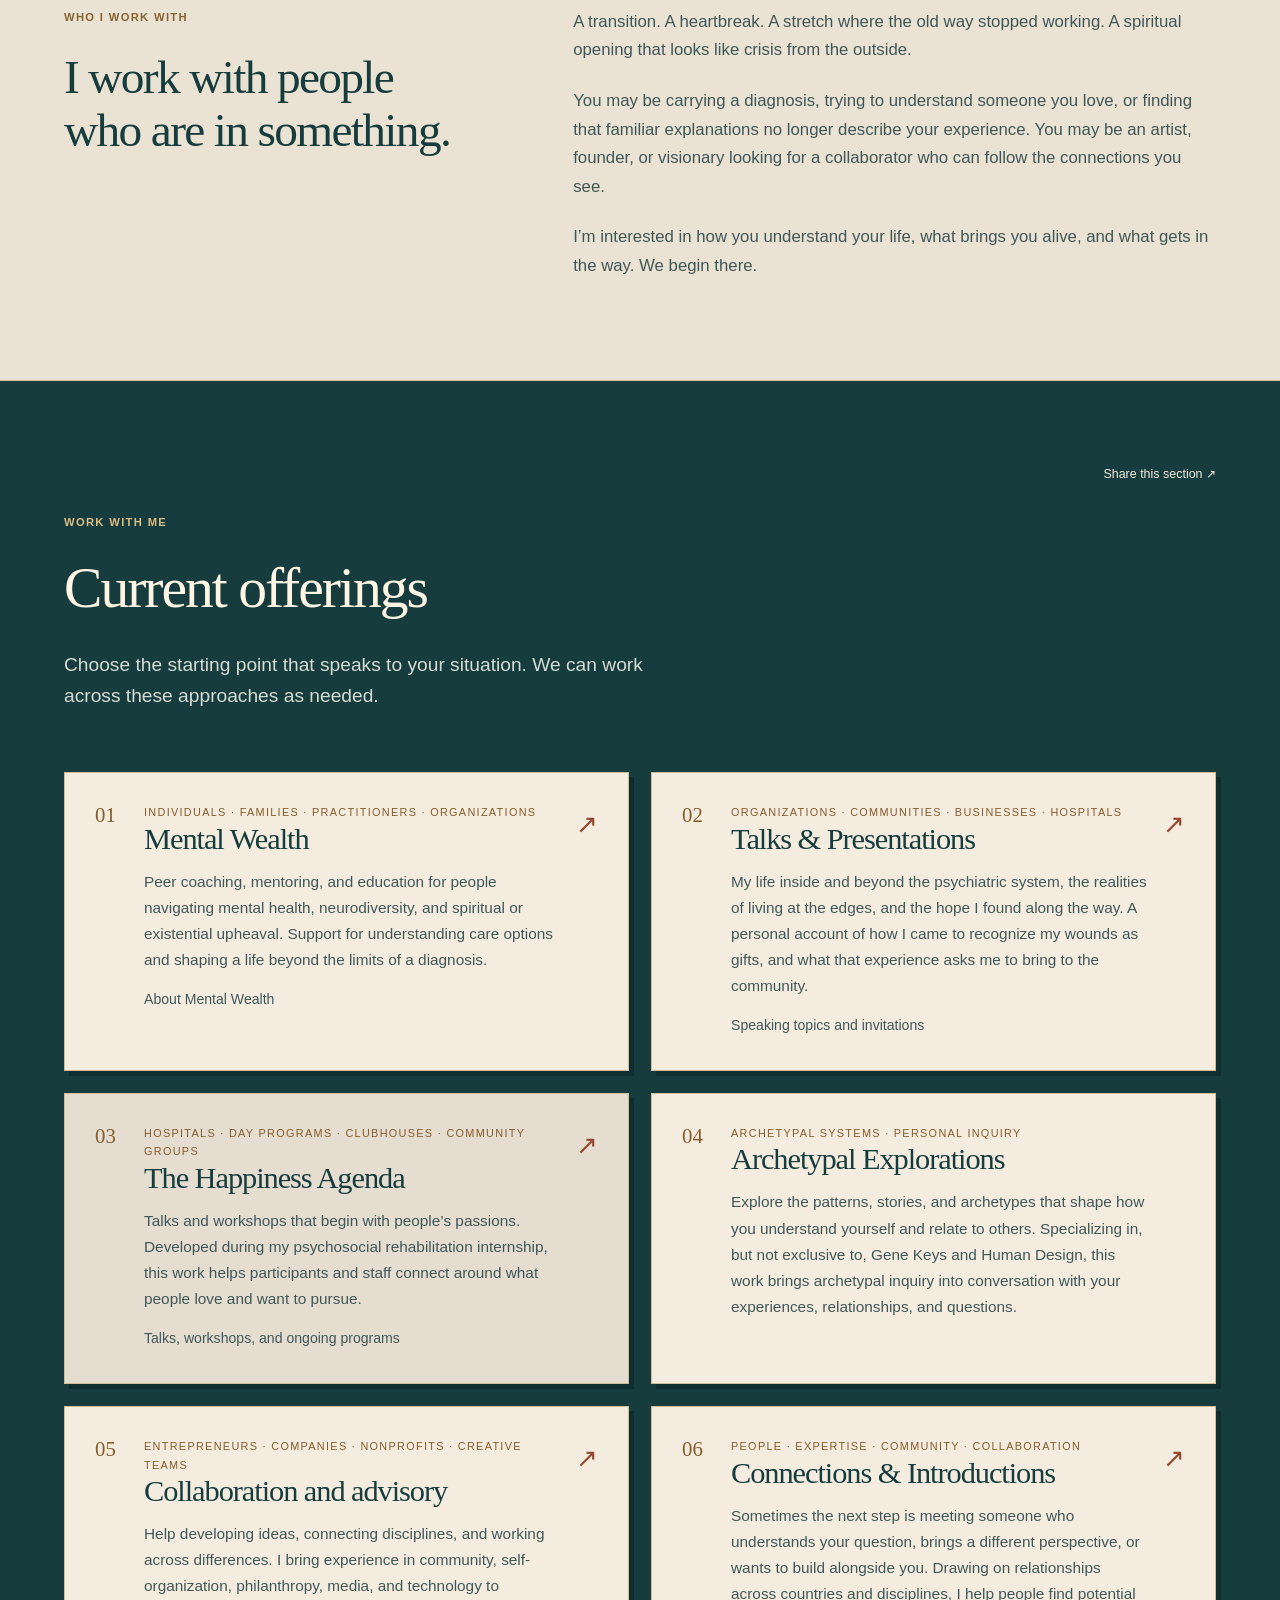
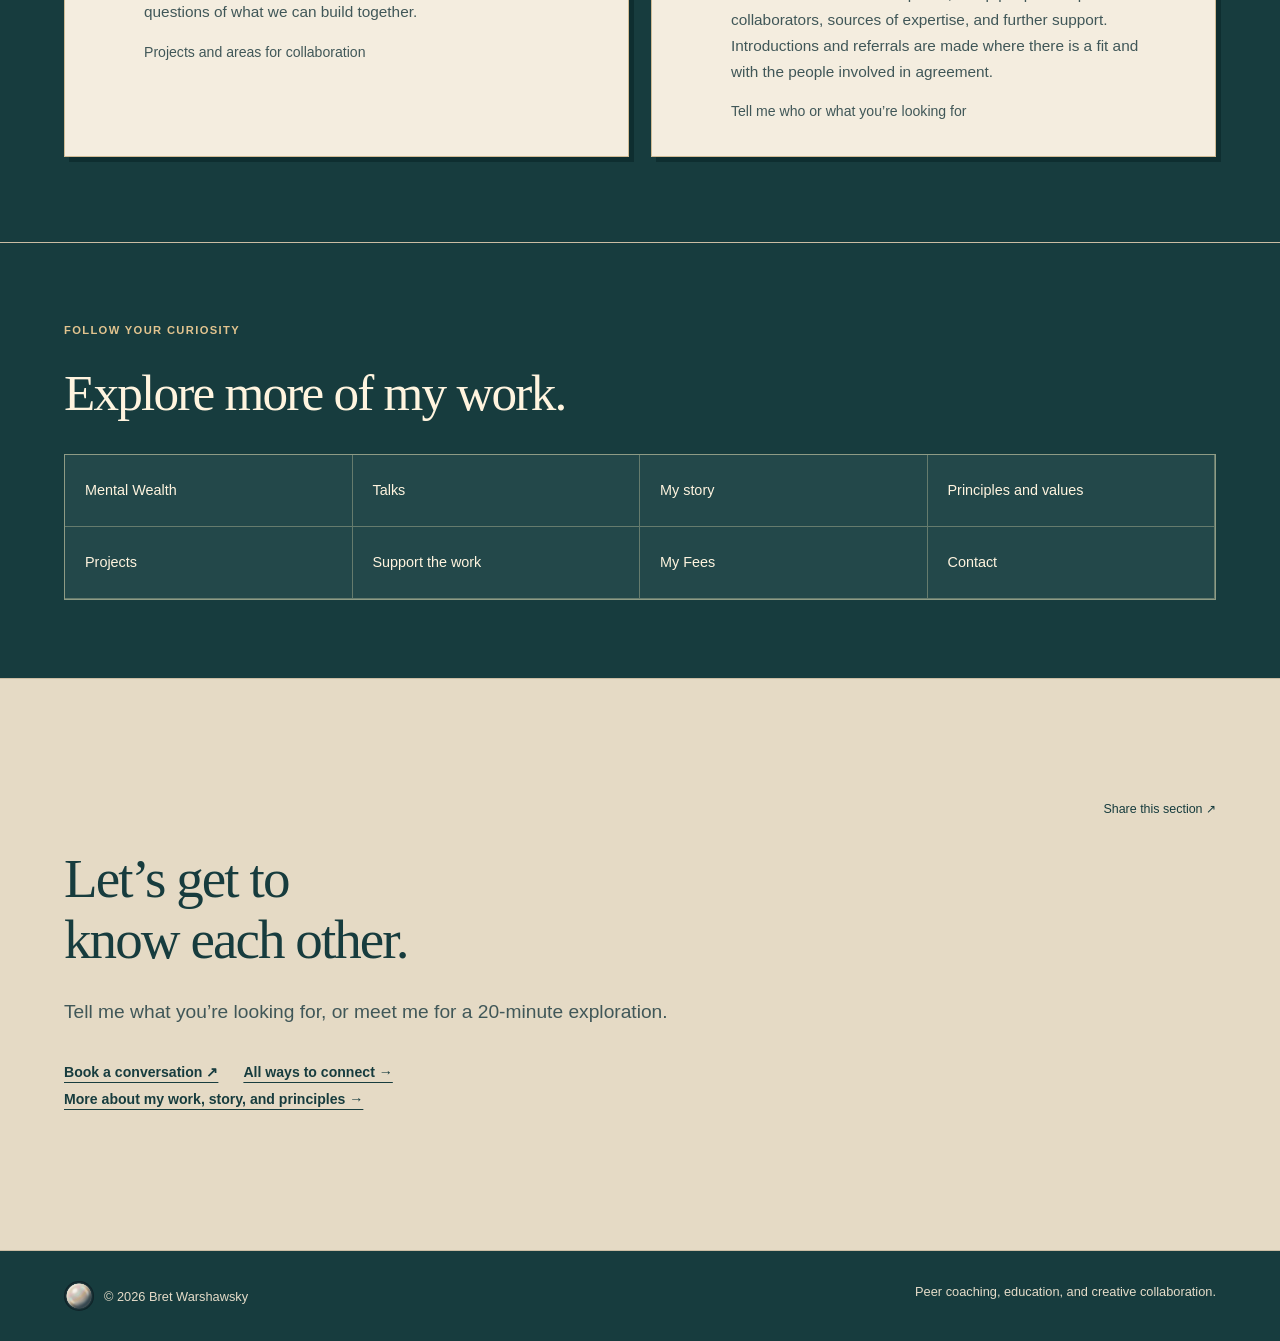
==== commit de2795d2: "Add discreet section sharing to clone" ====
--- a/clone/index.html
+++ b/clone/index.html
@@ -34,14 +34,14 @@
 .brand{display:flex;align-items:center;gap:10px}.brand .brand-name{color:var(--cream)}.brand .brand-name span{color:var(--gold)}.pearl-logo{display:block;flex:0 0 36px;border-radius:50%}.footer-signature{display:flex;align-items:center;gap:10px}.footer-signature img{border-radius:50%}.quick-index{display:flex;align-items:baseline;gap:10px 19px;flex-wrap:wrap;border-top:1px solid var(--line);margin-top:30px;padding-top:20px;font-size:.77rem}.quick-index>span{color:var(--muted)}.quick-index a{padding:4px 0}.contact-form iframe{color-scheme:normal}nav{gap:15px}nav a{font-size:.74rem}
 @media(max-width:1200px){.toggle{display:block}nav{display:none;position:absolute;top:100%;left:0;right:0;background:var(--bg);padding:12px 6% 20px;border-bottom:1px solid var(--line);flex-direction:column;align-items:stretch;max-height:calc(100dvh - 75px);overflow-y:auto}nav.open{display:flex}nav a,nav a:last-child{padding:12px 0;font-size:.92rem;min-height:44px}.bar{min-height:74px}}
 @media(max-width:760px){.brand{gap:7px;font-size:1.1rem}.pearl-logo{width:30px;height:30px;flex-basis:30px}.quick-index{gap:4px 17px;font-size:.8rem}.quick-index>span{width:100%}.quick-index a{min-height:40px;display:flex;align-items:center}}
-</style><meta name="robots" content="noindex,follow"><meta name="author" content="Bret Warshawsky"><meta property="og:type" content="website"><meta property="og:url" content="https://bretw.info/"><meta property="og:title" content="Bret Warshawsky | Mental Wealth, Mentoring & Education"><meta property="og:description" content="Peer coaching, mentoring, talks and education with Bret Warshawsky. Explore Mental Wealth, spirituality, creativity, philanthropy and mental-health reformation."><meta property="og:site_name" content="Bret Warshawsky"><meta name="twitter:card" content="summary"><meta name="twitter:title" content="Bret Warshawsky | Mental Wealth, Mentoring & Education"><meta name="twitter:description" content="Peer coaching, mentoring, talks and education. Lived experience, independent inquiry, and creative collaboration."><script type="application/ld+json">{"@context": "https://schema.org", "@graph": [{"@type": "WebSite", "@id": "https://bretw.info/#website", "url": "https://bretw.info/", "name": "Bret Warshawsky", "inLanguage": "en-US"}, {"@type": "Person", "@id": "https://bretw.info/#bret", "name": "Bret Warshawsky", "url": "https://bretw.info/", "jobTitle": "Educator, peer mentor and creative entrepreneur", "description": "Educator, peer mentor, speaker and creative entrepreneur working across mental health, spirituality, philanthropy, creativity and innovation.", "sameAs": ["https://socialeffectsnj.com/bret-warshawsky.html", "https://thesyntonytimes.substack.com/"], "knowsAbout": ["Peer support", "Mental health education", "Spirituality", "Philanthropy", "Creativity", "Innovation"]}]}</script><script>const movedSections=["about", "cards-on-the-table", "catalyze", "fees", "genius", "mental-wealth", "principles", "projects", "talks"];if(movedSections.includes(location.hash.slice(1)))location.replace("/clone/more/"+location.hash);</script><link rel="stylesheet" href="/clone/design.css?v=3"></head><body><a class="skip" href="#main">Skip to content</a><header><div class="wrap bar"><a class="brand" href="#main" aria-label="Bret Warshawsky, back to top"><img class="pearl-logo" src="/new/pearl-mark.svg" alt="" width="36" height="36"><span class="brand-name">Bret <span>Warshawsky</span></span></a><button class="toggle" aria-expanded="false" aria-controls="navigation">Menu</button><nav id="navigation" aria-label="Main navigation"><a href="#offerings">Work with me</a><a href="/clone/more/#mental-wealth">Mental Wealth</a><a href="/clone/more/#talks">Talks</a><a href="/clone/more/#about">My story</a><a href="/clone/more/#principles">Principles and values</a><a href="/clone/more/#projects">Projects</a><a href="/clone/more/#catalyze">Philanthropists &amp; Investors</a><a href="/clone/more/#fees">My Fees</a><a href="#connect">Contact</a></nav></div></header>
+</style><meta name="robots" content="noindex,follow"><meta name="author" content="Bret Warshawsky"><meta property="og:type" content="website"><meta property="og:url" content="https://bretw.info/"><meta property="og:title" content="Bret Warshawsky | Mental Wealth, Mentoring & Education"><meta property="og:description" content="Peer coaching, mentoring, talks and education with Bret Warshawsky. Explore Mental Wealth, spirituality, creativity, philanthropy and mental-health reformation."><meta property="og:site_name" content="Bret Warshawsky"><meta name="twitter:card" content="summary"><meta name="twitter:title" content="Bret Warshawsky | Mental Wealth, Mentoring & Education"><meta name="twitter:description" content="Peer coaching, mentoring, talks and education. Lived experience, independent inquiry, and creative collaboration."><script type="application/ld+json">{"@context": "https://schema.org", "@graph": [{"@type": "WebSite", "@id": "https://bretw.info/#website", "url": "https://bretw.info/", "name": "Bret Warshawsky", "inLanguage": "en-US"}, {"@type": "Person", "@id": "https://bretw.info/#bret", "name": "Bret Warshawsky", "url": "https://bretw.info/", "jobTitle": "Educator, peer mentor and creative entrepreneur", "description": "Educator, peer mentor, speaker and creative entrepreneur working across mental health, spirituality, philanthropy, creativity and innovation.", "sameAs": ["https://socialeffectsnj.com/bret-warshawsky.html", "https://thesyntonytimes.substack.com/"], "knowsAbout": ["Peer support", "Mental health education", "Spirituality", "Philanthropy", "Creativity", "Innovation"]}]}</script><script>const movedSections=["about", "cards-on-the-table", "catalyze", "fees", "genius", "mental-wealth", "principles", "projects", "talks"];if(movedSections.includes(location.hash.slice(1)))location.replace("/clone/more/"+location.hash);</script><link rel="stylesheet" href="/clone/design.css?v=4"></head><body><a class="skip" href="#main">Skip to content</a><header><div class="wrap bar"><a class="brand" href="#main" aria-label="Bret Warshawsky, back to top"><img class="pearl-logo" src="/new/pearl-mark.svg" alt="" width="36" height="36"><span class="brand-name">Bret <span>Warshawsky</span></span></a><button class="toggle" aria-expanded="false" aria-controls="navigation">Menu</button><nav id="navigation" aria-label="Main navigation"><a href="#offerings">Work with me</a><a href="/clone/more/#mental-wealth">Mental Wealth</a><a href="/clone/more/#talks">Talks</a><a href="/clone/more/#about">My story</a><a href="/clone/more/#principles">Principles and values</a><a href="/clone/more/#projects">Projects</a><a href="/clone/more/#catalyze">Philanthropists &amp; Investors</a><a href="/clone/more/#fees">My Fees</a><a href="#connect">Contact</a></nav></div></header>
 <main id="main"><section class="door-hero" aria-labelledby="door-headline"><div class="wrap door-layout"><div class="door-copy"><h1 id="door-headline">There’s a genius<br>born every minute.</h1><p class="destiny">Live your destiny.</p><p class="door-description">Peer mentoring, education &amp; creative collaboration.</p><a class="door-button" href="#offerings">Explore working together <span aria-hidden="true">→</span></a></div><div class="door-art" role="img" aria-label="Open teal doors leading to the sea, with a pearl floating over the horizon"></div></div></section><div class="introduction"><div class="wrap"><div class="hero-grid"><div><p class="eyebrow">Meet Bret</p><p class="bret-roles">Educator · Peer mentor · Creative entrepreneur · Maverick</p><h2>A life that’s yours.<br>A world we can bring alive.</h2><p class="lead">I’m Bret Warshawsky. I help people understand their experiences, recognize their genius, and find ways to live and create from it. My work brings peer mentoring and education together with a lifelong inquiry into how we care for one another.</p><p class="small">I work with individuals and families, practitioners and organizations, artists and entrepreneurs.</p><p class="small">My educational work spans mental health and perceived mental illness, spirituality, consciousness, radical philanthropy, creativity and innovation, and the ongoing inquiry into how we live.</p><div class="actions"><a class="text-link" href="/clone/more/#about">Meet the person behind the work</a></div></div><figure class="portrait"><img src="[data-uri]" alt="Bret Warshawsky" width="440" height="450"><figcaption>Based in New Jersey · Available for remote and in-person work</figcaption></figure></div><div class="hero-note">Nourishing, cultivating, and drawing out people’s genius.</div></div></div>
 <section class="tint"><div class="wrap split"><div><p class="eyebrow">Who I work with</p><h2>I work with people<br>who are <em>in something.</em></h2></div><div class="editorial"><p>A transition. A heartbreak. A stretch where the old way stopped working. A spiritual opening that looks like crisis from the outside.</p><p>You may be carrying a diagnosis, trying to understand someone you love, or finding that familiar explanations no longer describe your experience. You may be an artist, founder, or visionary looking for a collaborator who can follow the connections you see.</p><p>I’m interested in how you understand your life, what brings you alive, and what gets in the way. We begin there.</p></div></div></section>
-<section id="offerings" class="offering-gallery"><div class="wrap"><div class="offer-head"><p class="eyebrow">Work with me</p><h2><em>Current offerings</em></h2><p class="lead">Choose the starting point that speaks to your situation. We can work across these approaches as needed.</p></div>
+<section id="offerings" class="offering-gallery"><div class="section-sharing wrap"><details class="share-control" data-share-url="https://bretw.info/clone/#offerings" data-share-title="Current offerings"><summary>Share this section ↗</summary><div class="share-options"><a href="https://www.linkedin.com/sharing/share-offsite/?url=https%3A%2F%2Fbretw.info%2Fclone%2F%23offerings" target="_blank" rel="noopener noreferrer">LinkedIn</a><a href="https://twitter.com/intent/tweet?url=https%3A%2F%2Fbretw.info%2Fclone%2F%23offerings&amp;text=Current%20offerings" target="_blank" rel="noopener noreferrer">X</a><a href="https://www.facebook.com/sharer/sharer.php?u=https%3A%2F%2Fbretw.info%2Fclone%2F%23offerings" target="_blank" rel="noopener noreferrer">Facebook</a><button type="button" data-copy-link>Copy link</button><button type="button" data-native-share hidden>More options…</button></div><p class="share-status" role="status" aria-live="polite"></p><input class="share-fallback" aria-label="Section link to copy" readonly value="https://bretw.info/clone/#offerings" hidden></details></div><div class="wrap"><div class="offer-head"><p class="eyebrow">Work with me</p><h2><em>Current offerings</em></h2><p class="lead">Choose the starting point that speaks to your situation. We can work across these approaches as needed.</p></div>
 <a class="offering" href="/clone/more/#mental-wealth"><span class="num">01</span><div><span class="tag">Individuals · Families · Practitioners · Organizations</span><h3>Mental Wealth</h3><p>Peer coaching, mentoring, and education for people navigating mental health, neurodiversity, and spiritual or existential upheaval. Support for understanding care options and shaping a life beyond the limits of a diagnosis.</p><span class="small">About Mental Wealth</span></div><span class="arrow">↗</span></a>
 <a class="offering" href="/clone/more/#talks"><span class="num">02</span><div><span class="tag">Organizations · Communities · Businesses · Hospitals</span><h3>Talks & Presentations</h3><p>My life inside and beyond the psychiatric system, the realities of living at the edges, and the hope I found along the way. A personal account of how I came to recognize my wounds as gifts, and what that experience asks me to bring to the community.</p><span class="small">Speaking topics and invitations</span></div><span class="arrow">↗</span></a>
 <a class="offering" href="/happinessagenda/"><span class="num">03</span><div><span class="tag">Hospitals · Day programs · Clubhouses · Community groups</span><h3>The Happiness Agenda</h3><p>Talks and workshops that begin with people’s passions. Developed during my psychosocial rehabilitation internship, this work helps participants and staff connect around what people love and want to pursue.</p><span class="small">Talks, workshops, and ongoing programs</span></div><span class="arrow">↗</span></a>
 <div class="offering"><span class="num">04</span><div><span class="tag">Archetypal systems · Personal inquiry</span><h3>Archetypal Explorations</h3><p>Explore the patterns, stories, and archetypes that shape how you understand yourself and relate to others. Specializing in, but not exclusive to, Gene Keys and Human Design, this work brings archetypal inquiry into conversation with your experiences, relationships, and questions.</p></div></div>
 <a class="offering" href="/clone/more/#projects"><span class="num">05</span><div><span class="tag">Entrepreneurs · Companies · Nonprofits · Creative teams</span><h3>Collaboration and advisory</h3><p>Help developing ideas, connecting disciplines, and working across differences. I bring experience in community, self-organization, philanthropy, media, and technology to questions of what we can build together.</p><span class="small">Projects and areas for collaboration</span></div><span class="arrow">↗</span></a>
 <a class="offering" href="#connect"><span class="num">06</span><div><span class="tag">People · Expertise · Community · Collaboration</span><h3>Connections & Introductions</h3><p>Sometimes the next step is meeting someone who understands your question, brings a different perspective, or wants to build alongside you. Drawing on relationships across countries and disciplines, I help people find potential collaborators, sources of expertise, and further support. Introductions and referrals are made where there is a fit and with the people involved in agreement.</p><span class="small">Tell me who or what you’re looking for</span></div><span class="arrow">↗</span></a></div></section>
-<section class="explore-directory" id="explore-more"><div class="wrap"><p class="eyebrow">Follow your curiosity</p><h2>Explore more of my work.</h2><div class="quick-index" aria-label="Explore more of my work"><a href="/clone/more/#mental-wealth">Mental Wealth</a><a href="/clone/more/#talks">Talks</a><a href="/clone/more/#about">My story</a><a href="/clone/more/#principles">Principles and values</a><a href="/clone/more/#projects">Projects</a><a href="/clone/more/#catalyze">Support the work</a><a href="/clone/more/#fees">My Fees</a><a href="/clone/more/#connect">Contact</a></div></div></section><section id="connect" class="contact tint"><div class="wrap"><h2>Let’s get to<br><em>know each other.</em></h2><p class="lead">Tell me what you’re looking for, or meet me for a 20-minute exploration.</p><div class="actions"><a class="text-link" href="https://calendly.com/bret-bretwarshawsky/20-minute-exploratory-call">Book a conversation ↗</a><a class="text-link" href="/clone/more/#connect">All ways to connect →</a></div><p><a class="text-link" href="/clone/more/">More about my work, story, and principles →</a></p></div></section></main><footer><div class="wrap foot"><span class="footer-signature"><img src="/new/pearl-mark.svg" alt="" width="30" height="30">© 2026 Bret Warshawsky</span><span>Peer coaching, education, and creative collaboration.</span></div></footer><script>const toggle=document.querySelector('.toggle'),nav=document.querySelector('#navigation');function closeMenu(){nav.classList.remove('open');toggle.setAttribute('aria-expanded','false')}toggle.addEventListener('click',()=>{const open=nav.classList.toggle('open');toggle.setAttribute('aria-expanded',String(open))});nav.querySelectorAll('a').forEach(a=>a.addEventListener('click',closeMenu));document.addEventListener('keydown',e=>{if(e.key==='Escape'){closeMenu();toggle.focus()}});</script><script async src="https://tally.so/widgets/embed.js"></script></body></html>
+<section class="explore-directory" id="explore-more"><div class="wrap"><p class="eyebrow">Follow your curiosity</p><h2>Explore more of my work.</h2><div class="quick-index" aria-label="Explore more of my work"><a href="/clone/more/#mental-wealth">Mental Wealth</a><a href="/clone/more/#talks">Talks</a><a href="/clone/more/#about">My story</a><a href="/clone/more/#principles">Principles and values</a><a href="/clone/more/#projects">Projects</a><a href="/clone/more/#catalyze">Support the work</a><a href="/clone/more/#fees">My Fees</a><a href="/clone/more/#connect">Contact</a></div></div></section><section id="connect" class="contact tint"><div class="section-sharing wrap"><details class="share-control" data-share-url="https://bretw.info/clone/#connect" data-share-title="Let’s get to know each other."><summary>Share this section ↗</summary><div class="share-options"><a href="https://www.linkedin.com/sharing/share-offsite/?url=https%3A%2F%2Fbretw.info%2Fclone%2F%23connect" target="_blank" rel="noopener noreferrer">LinkedIn</a><a href="https://twitter.com/intent/tweet?url=https%3A%2F%2Fbretw.info%2Fclone%2F%23connect&amp;text=Let%E2%80%99s%20get%20to%20know%20each%20other." target="_blank" rel="noopener noreferrer">X</a><a href="https://www.facebook.com/sharer/sharer.php?u=https%3A%2F%2Fbretw.info%2Fclone%2F%23connect" target="_blank" rel="noopener noreferrer">Facebook</a><button type="button" data-copy-link>Copy link</button><button type="button" data-native-share hidden>More options…</button></div><p class="share-status" role="status" aria-live="polite"></p><input class="share-fallback" aria-label="Section link to copy" readonly value="https://bretw.info/clone/#connect" hidden></details></div><div class="wrap"><h2>Let’s get to<br><em>know each other.</em></h2><p class="lead">Tell me what you’re looking for, or meet me for a 20-minute exploration.</p><div class="actions"><a class="text-link" href="https://calendly.com/bret-bretwarshawsky/20-minute-exploratory-call">Book a conversation ↗</a><a class="text-link" href="/clone/more/#connect">All ways to connect →</a></div><p><a class="text-link" href="/clone/more/">More about my work, story, and principles →</a></p></div></section></main><footer><div class="wrap foot"><span class="footer-signature"><img src="/new/pearl-mark.svg" alt="" width="30" height="30">© 2026 Bret Warshawsky</span><span>Peer coaching, education, and creative collaboration.</span></div></footer><script>const toggle=document.querySelector('.toggle'),nav=document.querySelector('#navigation');function closeMenu(){nav.classList.remove('open');toggle.setAttribute('aria-expanded','false')}toggle.addEventListener('click',()=>{const open=nav.classList.toggle('open');toggle.setAttribute('aria-expanded',String(open))});nav.querySelectorAll('a').forEach(a=>a.addEventListener('click',closeMenu));document.addEventListener('keydown',e=>{if(e.key==='Escape'){closeMenu();toggle.focus()}});</script><script async src="https://tally.so/widgets/embed.js"></script><script src="/clone/share.js" defer></script></body></html>
--- a/clone/design.css
+++ b/clone/design.css
@@ -11,3 +11,6 @@
 /* Let the headline lead; give the guiding statement its own visual weight. */
 .door-copy{padding-top:78px;padding-bottom:85px}.bret-roles{font-size:.78rem;line-height:1.7;letter-spacing:.07em;color:#84642f;margin-bottom:22px}.introduction .hero-note{display:block;background:#173c3e;color:#fff4df;border:1px solid #173c3e;border-left:6px solid #b89151;padding:28px 32px;margin-top:35px;font-family:Georgia,'Times New Roman',serif;font-size:clamp(1.35rem,2.4vw,1.9rem);line-height:1.4;box-shadow:5px 5px 0 #d8c8ab}.introduction .hero-note:before{content:none;display:none}
 @media(max-width:760px){.door-copy{padding:38px 22px 30px}.door-copy h1{margin-bottom:22px}.destiny{margin-bottom:22px}.door-description{margin-bottom:20px}.bret-roles{font-size:.71rem;line-height:1.7;margin-bottom:20px;letter-spacing:.04em}.introduction .hero-note{margin-top:28px;padding:24px;font-size:1.4rem;line-height:1.45;border-left-width:5px}}
+/* One quiet sharing control, expanded only when requested. */
+.section-sharing{display:flex;justify-content:flex-end;margin-bottom:18px}.share-control{display:inline-block;max-width:100%;margin:0;padding:0;background:transparent;border:0;text-align:right}.share-control summary{font:400 .78rem/1.6 Arial,Helvetica,sans-serif;color:inherit;min-height:36px;padding:6px 0;list-style:none}.share-control summary::-webkit-details-marker{display:none}.share-control summary:hover{text-decoration:underline}.share-options{display:flex;justify-content:flex-end;flex-wrap:wrap;gap:6px;margin:10px 0}.share-options a,.share-options button{font:400 .82rem/1.4 Arial,Helvetica,sans-serif;border:1px solid #aa9877;background:#faf6ed;color:#173c3e;padding:10px 13px;min-height:40px;text-decoration:none;cursor:pointer}.share-options a:hover,.share-options button:hover{background:#e4d8c1}.share-status{font:400 .8rem/1.5 Arial,sans-serif!important;color:inherit!important;margin:8px 0!important}.share-status:empty{display:none}.share-fallback{font:400 .85rem Arial,sans-serif;width:min(100%,450px);padding:12px;border:1px solid #aa9877}.share-options [hidden],.share-fallback[hidden]{display:none!important}#catalyze .share-control,.offering-gallery .share-control{color:#f4eddf}.offering-gallery .section-sharing{display:flex;grid-column:auto}a:focus-visible,button:focus-visible,summary:focus-visible{outline:2px solid #a14b30;outline-offset:4px}
+@media(max-width:760px){.section-sharing{margin-bottom:12px}.share-options{gap:5px}.share-options a,.share-options button{min-height:44px;padding:11px}.share-control summary{min-height:44px;padding:10px 0}}
